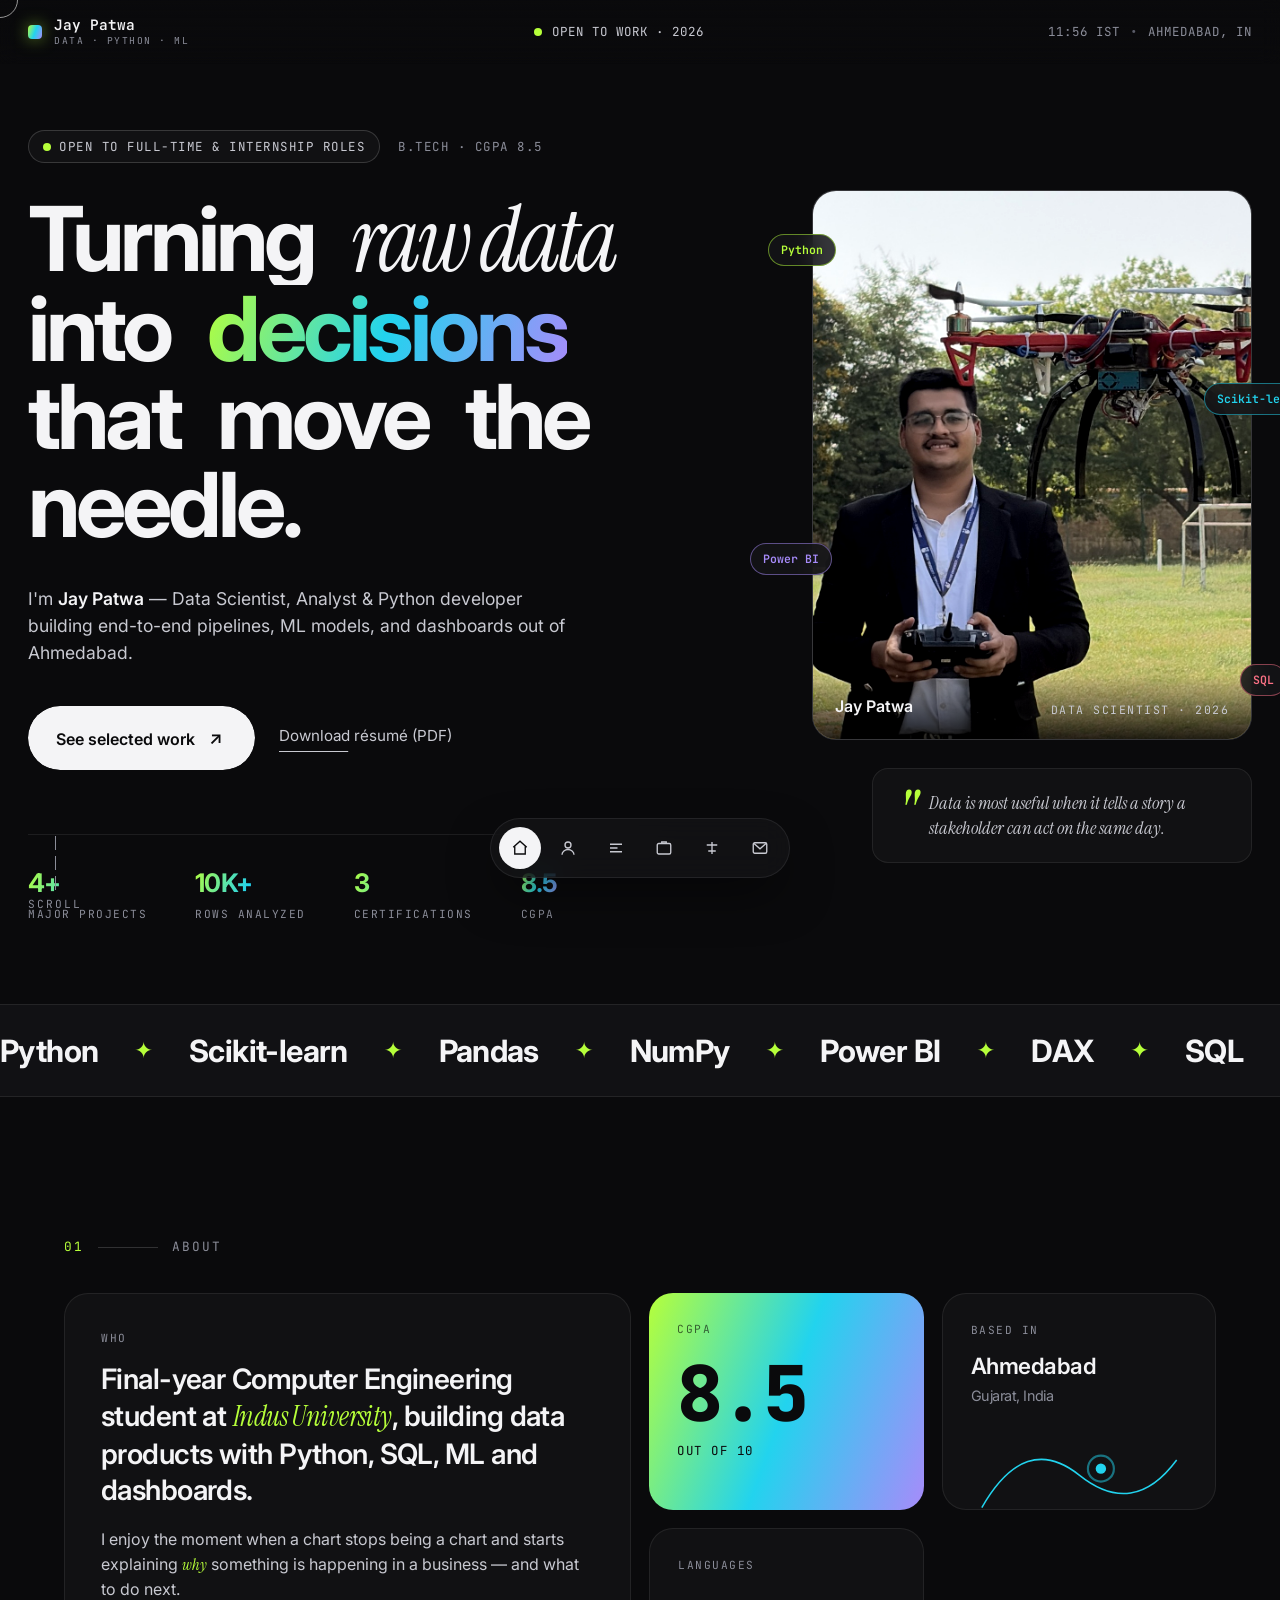
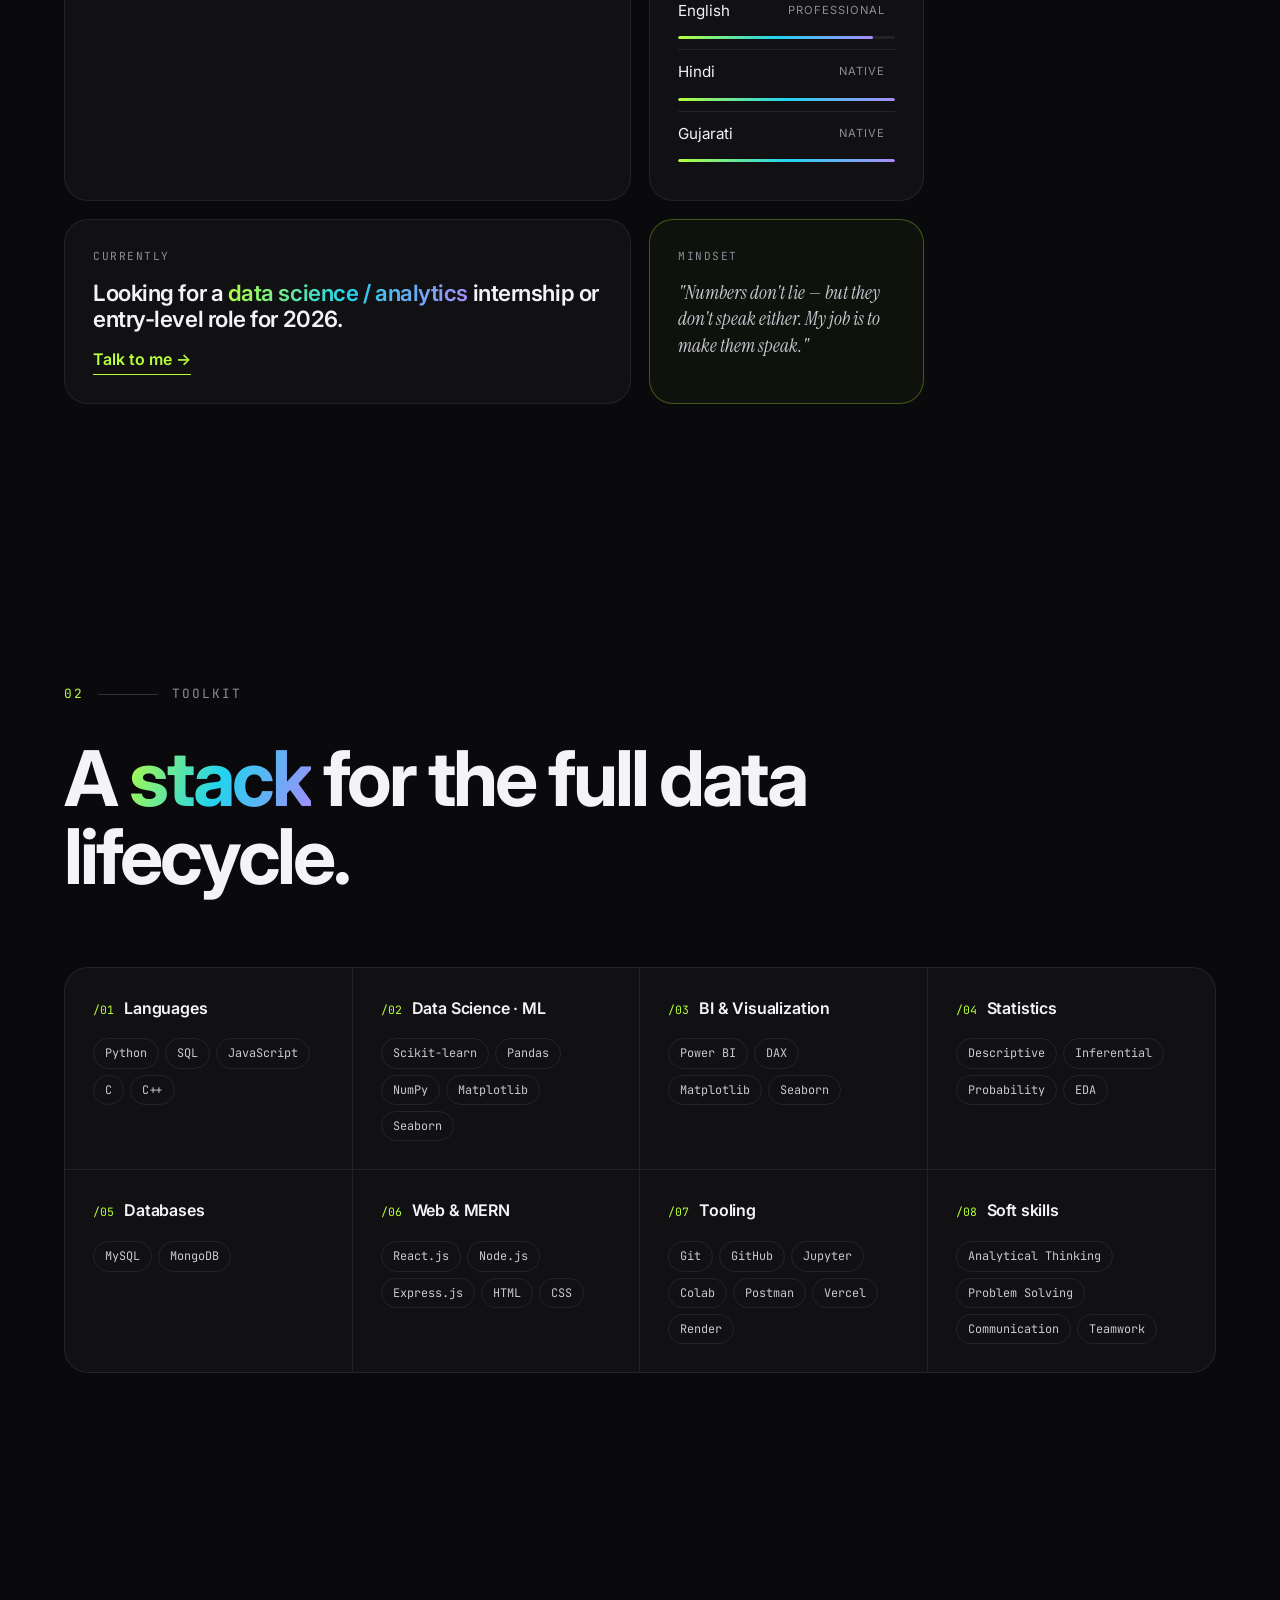
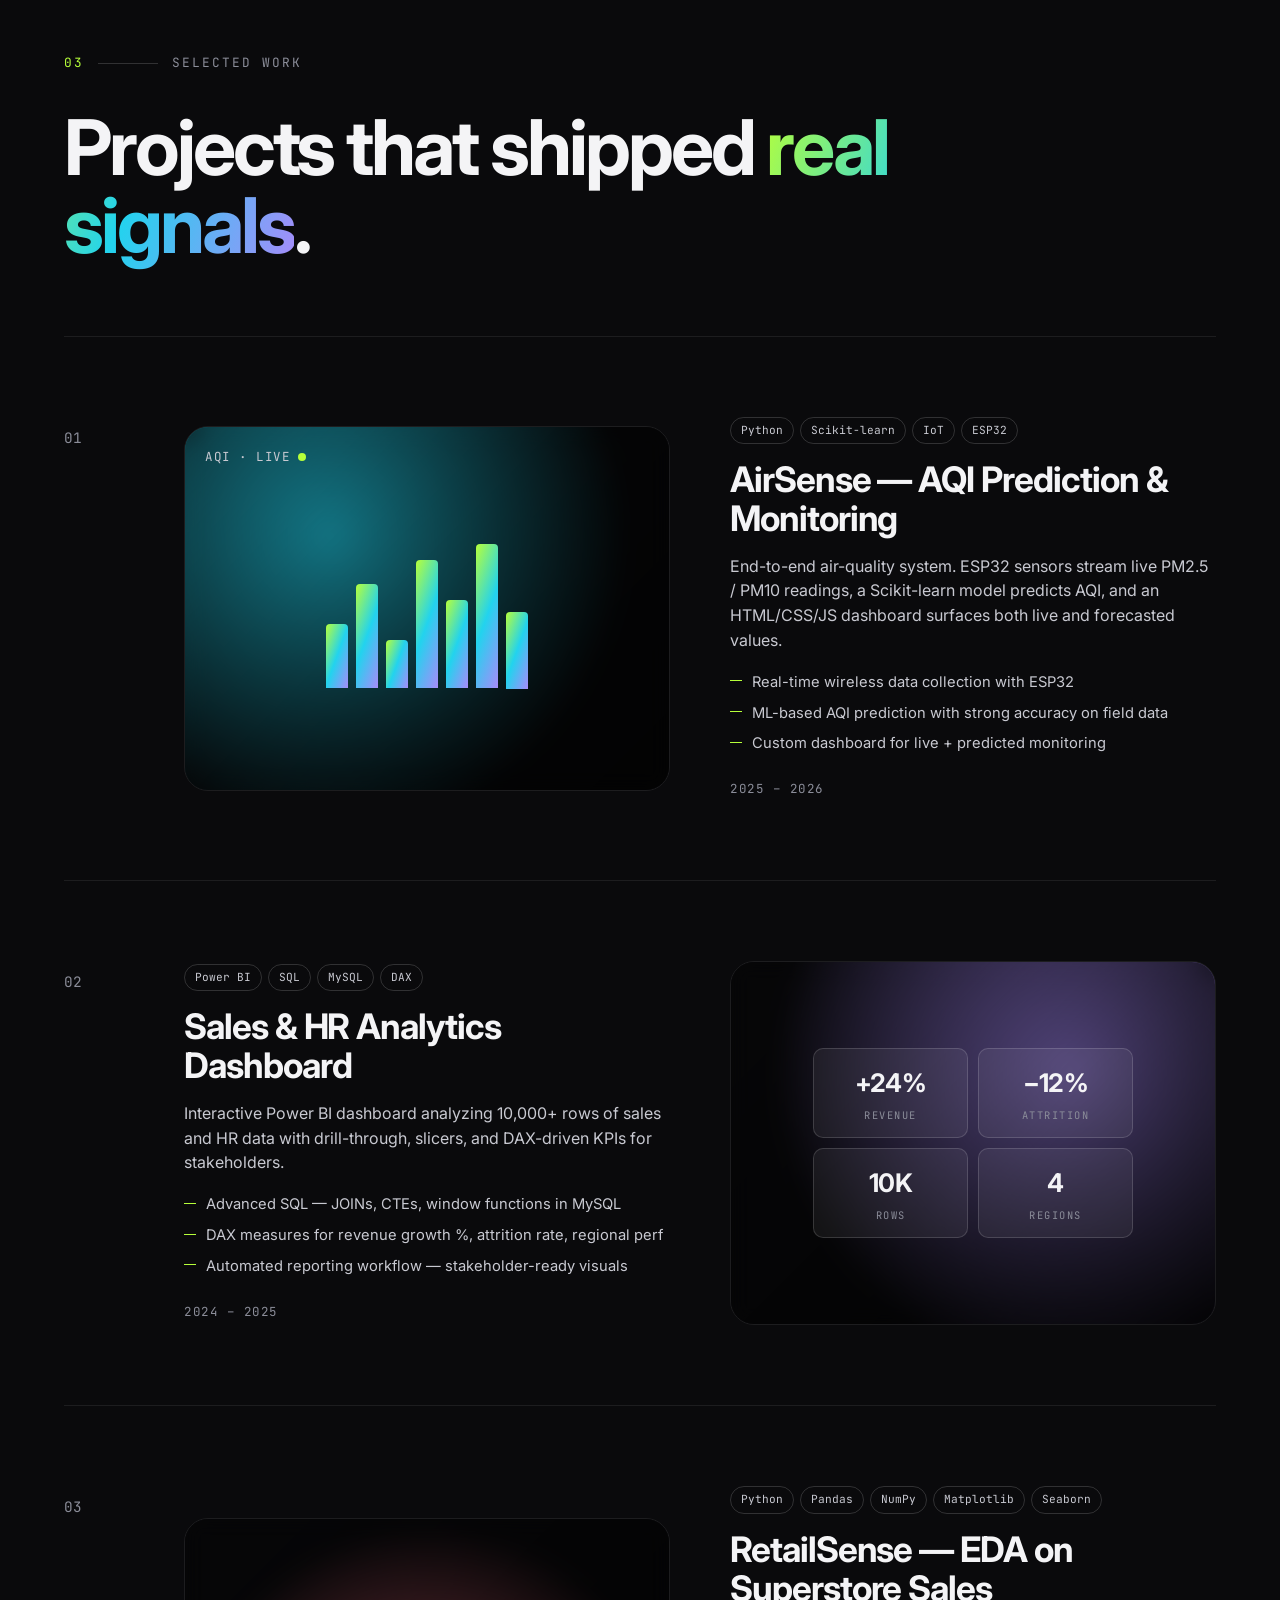
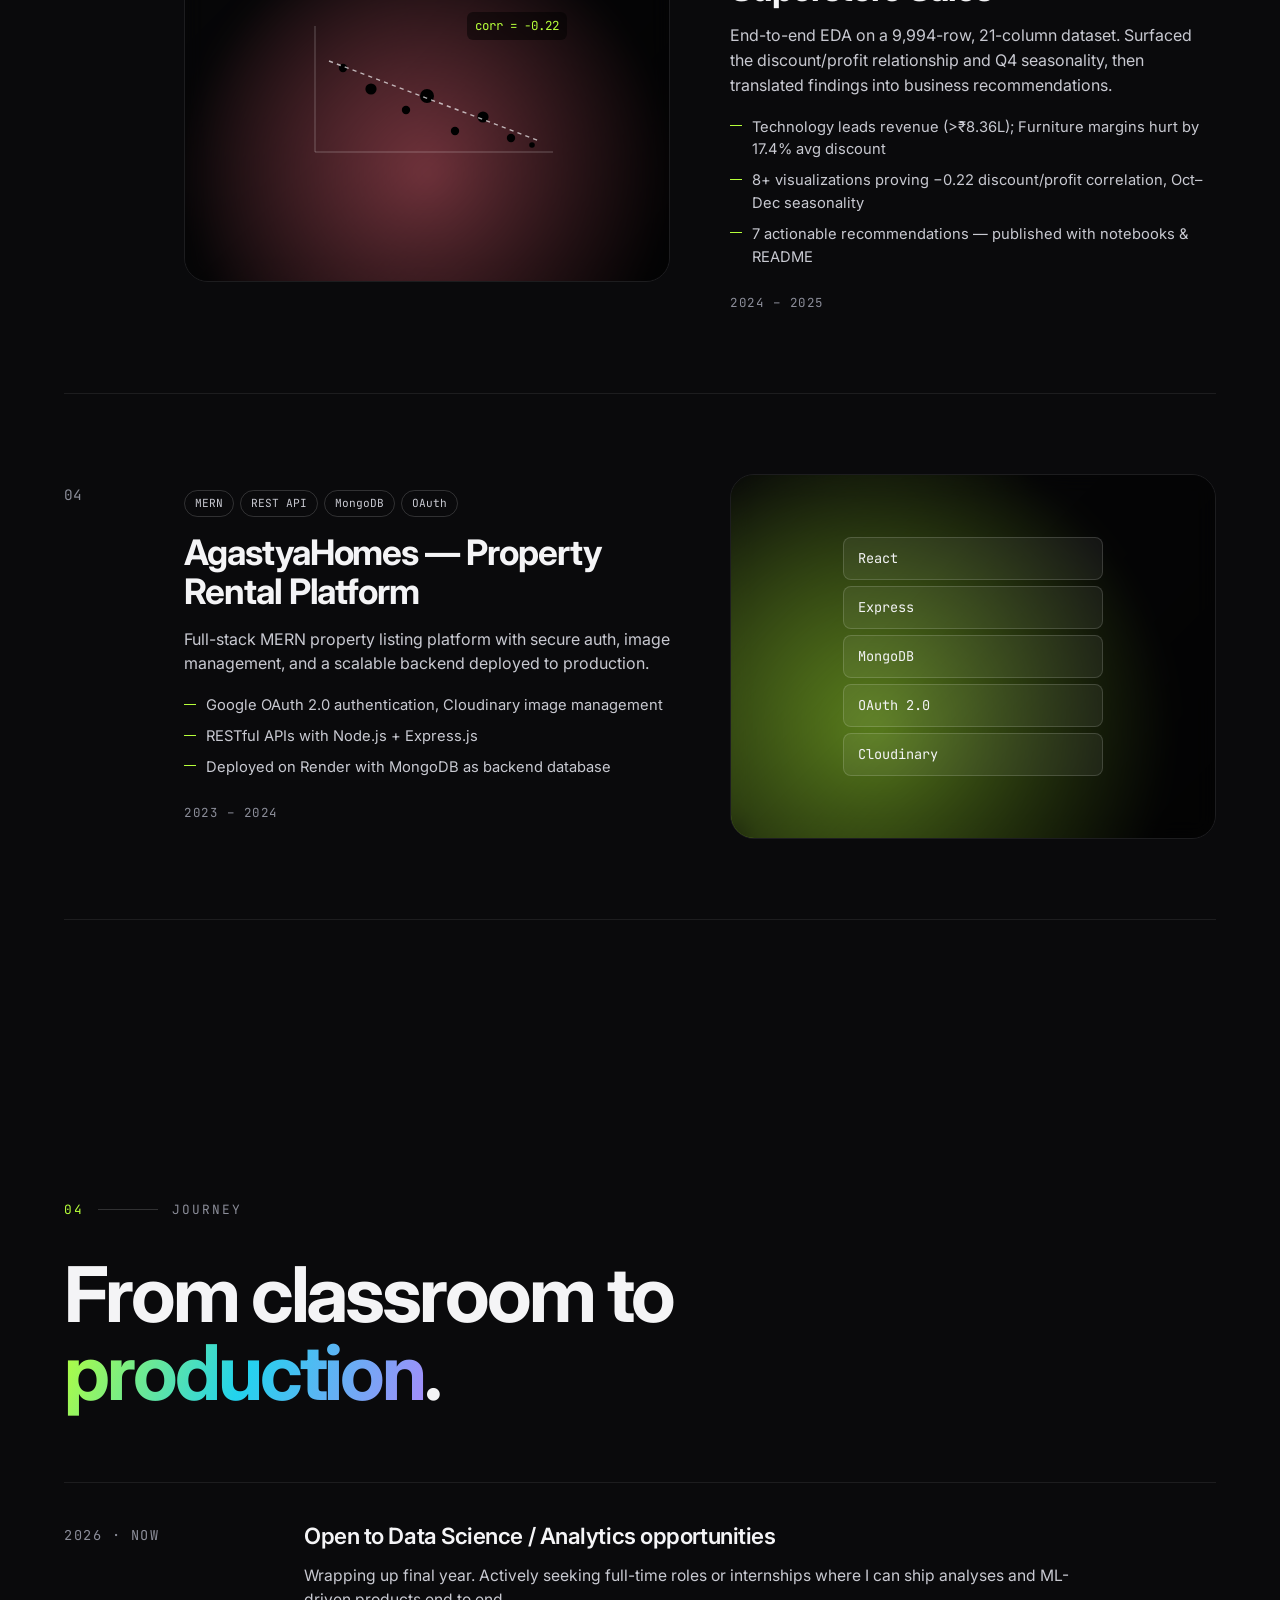
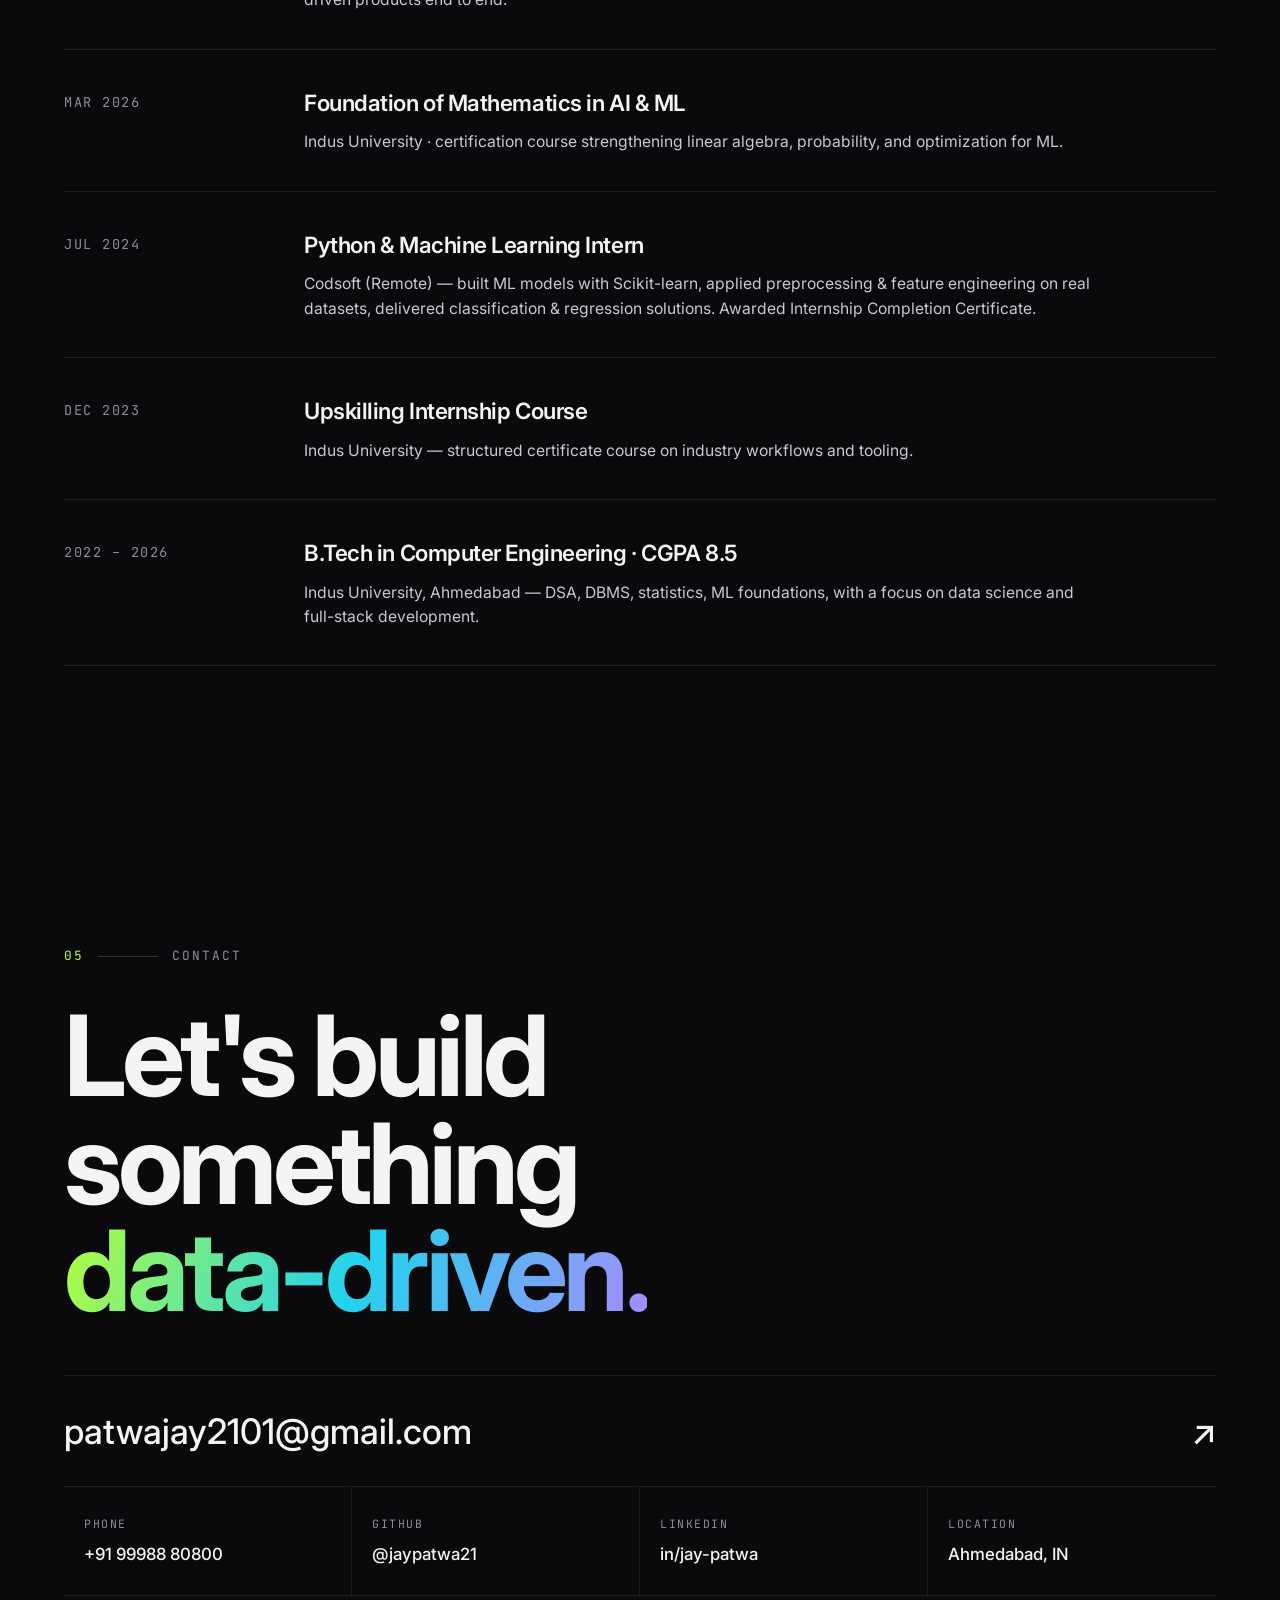
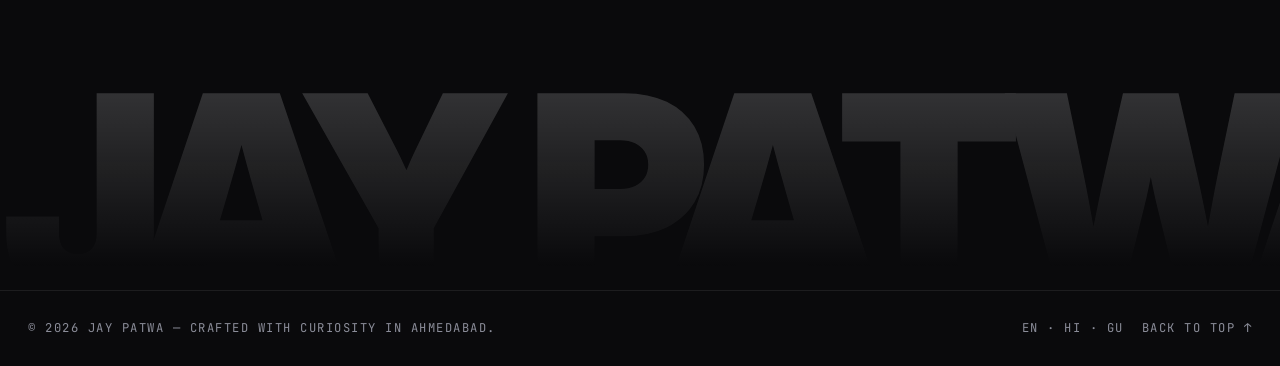
==== index.html @ a9189dd3 "Initial commit — Jay Patwa portfolio Editorial dark portfolio (vanilla HTML/CSS/JS): custom cursor, " ====
<!DOCTYPE html>
<html lang="en">
<head>
<meta charset="UTF-8" />
<meta name="viewport" content="width=device-width, initial-scale=1.0" />
<title>Jay Patwa — Data Scientist & Python Developer</title>
<meta name="description" content="Portfolio of Jay Patwa — Data Scientist, Data Analyst & Python Developer based in Ahmedabad, India." />
<link rel="preconnect" href="https://fonts.googleapis.com" />
<link rel="preconnect" href="https://fonts.gstatic.com" crossorigin />
<link href="https://fonts.googleapis.com/css2?family=Instrument+Serif:ital@0;1&family=Inter:wght@300;400;500;600;700;800;900&family=JetBrains+Mono:wght@400;500&display=swap" rel="stylesheet" />
<link rel="stylesheet" href="styles.css" />
</head>
<body>

<!-- Page preloader -->
<div class="preloader" id="preloader">
  <div class="preloader-inner">
    <div class="preloader-text">
      <span>J</span><span>A</span><span>Y</span>
      <span class="dot">.</span>
      <span>P</span><span>A</span><span>T</span><span>W</span><span>A</span>
    </div>
    <div class="preloader-bar"><div class="preloader-fill" id="preloaderFill"></div></div>
    <div class="preloader-meta">
      <span>Loading portfolio</span>
      <span id="preloaderPct">0%</span>
    </div>
  </div>
</div>

<!-- Custom cursor -->
<div class="cursor-dot" id="cursorDot"></div>
<div class="cursor-ring" id="cursorRing"><span id="cursorLabel"></span></div>

<!-- Scroll progress -->
<div class="scroll-progress" id="scrollProgress"></div>

<!-- Animated mesh background -->
<div class="mesh-bg">
  <div class="blob b1"></div>
  <div class="blob b2"></div>
  <div class="blob b3"></div>
  <div class="noise"></div>
  <div class="grain"></div>
</div>

<!-- Floating dock nav -->
<nav class="dock" id="dock">
  <a href="#home" data-tip="Home" class="dock-item active">
    <svg viewBox="0 0 24 24" fill="none" stroke="currentColor" stroke-width="1.8"><path d="M3 11l9-8 9 8M5 10v10h14V10"/></svg>
  </a>
  <a href="#about" data-tip="About" class="dock-item">
    <svg viewBox="0 0 24 24" fill="none" stroke="currentColor" stroke-width="1.8"><circle cx="12" cy="8" r="4"/><path d="M4 21c0-4 4-7 8-7s8 3 8 7"/></svg>
  </a>
  <a href="#skills" data-tip="Skills" class="dock-item">
    <svg viewBox="0 0 24 24" fill="none" stroke="currentColor" stroke-width="1.8"><path d="M4 7h16M4 12h10M4 17h16"/></svg>
  </a>
  <a href="#work" data-tip="Work" class="dock-item">
    <svg viewBox="0 0 24 24" fill="none" stroke="currentColor" stroke-width="1.8"><rect x="3" y="6" width="18" height="14" rx="2"/><path d="M9 6V4h6v2"/></svg>
  </a>
  <a href="#timeline" data-tip="Journey" class="dock-item">
    <svg viewBox="0 0 24 24" fill="none" stroke="currentColor" stroke-width="1.8"><path d="M12 4v16M5 8h14M7 16h10"/></svg>
  </a>
  <a href="#contact" data-tip="Contact" class="dock-item">
    <svg viewBox="0 0 24 24" fill="none" stroke="currentColor" stroke-width="1.8"><path d="M4 6l8 7 8-7"/><rect x="3" y="5" width="18" height="14" rx="2"/></svg>
  </a>
</nav>

<!-- Top status bar -->
<header class="topbar">
  <a href="#home" class="brand" data-cursor="link">
    <span class="brand-mark"></span>
    <span class="brand-text">Jay Patwa<small>Data · Python · ML</small></span>
  </a>
  <div class="status">
    <span class="status-dot"></span>
    <span class="status-text">Open to Work · 2026</span>
  </div>
  <div class="topbar-meta">
    <span id="clock">--:--</span>
    <span class="dotsep">•</span>
    <span>Ahmedabad, IN</span>
  </div>
</header>

<!-- ========================= HERO ========================= -->
<section id="home" class="hero">
  <div class="hero-grid">
    <div class="hero-left">
      <div class="hero-meta">
        <span class="meta-pill">
          <span class="pulse"></span>
          Open to Full-Time & Internship Roles
        </span>
        <span class="meta-line">B.Tech · CGPA 8.5</span>
      </div>

      <h1 class="hero-headline">
        <span class="line"><span class="word">Turning</span> <span class="word"><i>raw data</i></span></span>
        <span class="line"><span class="word">into</span> <span class="word grad">decisions</span></span>
        <span class="line"><span class="word">that</span> <span class="word">move</span> <span class="word">the</span> <span class="word">needle.</span></span>
      </h1>

      <p class="hero-sub">
        I'm <strong>Jay Patwa</strong> — Data Scientist, Analyst & Python developer
        building end-to-end pipelines, ML models, and dashboards out of Ahmedabad.
      </p>

      <div class="hero-actions">
        <a href="#work" class="btn-magnetic" data-cursor="view">
          <span class="btn-bg"></span>
          <span class="btn-label">
            <span class="btn-text">See selected work</span>
            <span class="btn-text">See selected work</span>
          </span>
          <span class="btn-arrow">↗</span>
        </a>
        <a href="Jay_CV.pdf" target="_blank" class="link-underline" data-cursor="open">
          Download résumé (PDF)
        </a>
      </div>

      <div class="hero-stats">
        <div><b>4+</b><span>Major Projects</span></div>
        <div><b>10K+</b><span>Rows Analyzed</span></div>
        <div><b>3</b><span>Certifications</span></div>
        <div><b>8.5</b><span>CGPA</span></div>
      </div>
    </div>

    <div class="hero-right">
      <div class="portrait" data-cursor="hi">
        <div class="portrait-frame">
          <img src="profile.jpg" alt="Jay Patwa" />
          <div class="portrait-overlay">
            <span class="ov-name">Jay Patwa</span>
            <span class="ov-role">Data Scientist · 2026</span>
          </div>
        </div>
        <div class="portrait-badges">
          <span class="badge b-py">Python</span>
          <span class="badge b-ml">Scikit-learn</span>
          <span class="badge b-bi">Power BI</span>
          <span class="badge b-sql">SQL</span>
        </div>
      </div>

      <div class="quote-card">
        <span class="qmark">"</span>
        <p>Data is most useful when it tells a story a stakeholder can act on the same day.</p>
      </div>
    </div>
  </div>

  <div class="hero-foot">
    <div class="hero-arrow">
      <span></span><span></span><span></span>
      <p>Scroll</p>
    </div>
  </div>
</section>

<!-- ========================= MARQUEE STRIP ========================= -->
<div class="marquee" aria-hidden="true">
  <div class="marquee-track">
    <span>Python</span><i>✦</i>
    <span>Scikit-learn</span><i>✦</i>
    <span>Pandas</span><i>✦</i>
    <span>NumPy</span><i>✦</i>
    <span>Power BI</span><i>✦</i>
    <span>DAX</span><i>✦</i>
    <span>SQL</span><i>✦</i>
    <span>MongoDB</span><i>✦</i>
    <span>MERN</span><i>✦</i>
    <span>ESP32 · IoT</span><i>✦</i>
    <span>EDA</span><i>✦</i>
    <span>Statistics</span><i>✦</i>

    <span>Python</span><i>✦</i>
    <span>Scikit-learn</span><i>✦</i>
    <span>Pandas</span><i>✦</i>
    <span>NumPy</span><i>✦</i>
    <span>Power BI</span><i>✦</i>
    <span>DAX</span><i>✦</i>
    <span>SQL</span><i>✦</i>
    <span>MongoDB</span><i>✦</i>
    <span>MERN</span><i>✦</i>
    <span>ESP32 · IoT</span><i>✦</i>
    <span>EDA</span><i>✦</i>
    <span>Statistics</span><i>✦</i>
  </div>
</div>

<!-- ========================= ABOUT BENTO ========================= -->
<section id="about" class="section">
  <div class="container">
    <div class="kicker reveal">
      <span class="kicker-num">01</span>
      <span class="kicker-line"></span>
      <span class="kicker-text">About</span>
    </div>

    <div class="bento">
      <div class="bento-card big reveal">
        <div class="bc-label">Who</div>
        <h3>Final-year Computer Engineering student at <em>Indus University</em>, building data products with Python, SQL, ML and dashboards.</h3>
        <p>I enjoy the moment when a chart stops being a chart and starts explaining <em>why</em> something is happening in a business — and what to do next.</p>
      </div>

      <div class="bento-card grad-card reveal">
        <div class="bc-label">CGPA</div>
        <div class="big-num counter" data-target="8.5">0</div>
        <span>out of 10</span>
      </div>

      <div class="bento-card reveal">
        <div class="bc-label">Based in</div>
        <h4>Ahmedabad<br/><span class="muted">Gujarat, India</span></h4>
        <div class="mini-map">
          <svg viewBox="0 0 100 60" preserveAspectRatio="none">
            <path d="M5 40 Q 25 5, 50 25 T 95 18" fill="none" stroke="currentColor" stroke-width=".7"/>
            <circle cx="60" cy="22" r="2.4" fill="currentColor"/>
            <circle cx="60" cy="22" r="6" fill="none" stroke="currentColor" opacity=".5"/>
          </svg>
        </div>
      </div>

      <div class="bento-card reveal">
        <div class="bc-label">Languages</div>
        <ul class="lang-list">
          <li>English <small>Professional</small><div class="lvl"><i style="--w:90%"></i></div></li>
          <li>Hindi <small>Native</small><div class="lvl"><i style="--w:100%"></i></div></li>
          <li>Gujarati <small>Native</small><div class="lvl"><i style="--w:100%"></i></div></li>
        </ul>
      </div>

      <div class="bento-card wide reveal">
        <div class="bc-label">Currently</div>
        <h4>Looking for a <span class="grad-text">data science / analytics</span> internship or entry-level role for 2026.</h4>
        <a href="#contact" class="bc-cta" data-cursor="link">Talk to me →</a>
      </div>

      <div class="bento-card reveal accent-card">
        <div class="bc-label">Mindset</div>
        <p class="quote">"Numbers don't lie — but they don't speak either. My job is to make them speak."</p>
      </div>
    </div>
  </div>
</section>

<!-- ========================= SKILLS ========================= -->
<section id="skills" class="section">
  <div class="container">
    <div class="kicker reveal">
      <span class="kicker-num">02</span>
      <span class="kicker-line"></span>
      <span class="kicker-text">Toolkit</span>
    </div>

    <h2 class="section-title reveal">A <span class="grad-text">stack</span> for the full data lifecycle.</h2>

    <div class="skills-board">
      <div class="skill-block reveal">
        <div class="sb-head">
          <span class="sb-num">/01</span>
          <h3>Languages</h3>
        </div>
        <div class="sb-tags">
          <span data-cursor="copy">Python</span>
          <span data-cursor="copy">SQL</span>
          <span data-cursor="copy">JavaScript</span>
          <span data-cursor="copy">C</span>
          <span data-cursor="copy">C++</span>
        </div>
      </div>

      <div class="skill-block reveal">
        <div class="sb-head">
          <span class="sb-num">/02</span>
          <h3>Data Science · ML</h3>
        </div>
        <div class="sb-tags">
          <span data-cursor="copy">Scikit-learn</span>
          <span data-cursor="copy">Pandas</span>
          <span data-cursor="copy">NumPy</span>
          <span data-cursor="copy">Matplotlib</span>
          <span data-cursor="copy">Seaborn</span>
        </div>
      </div>

      <div class="skill-block reveal">
        <div class="sb-head">
          <span class="sb-num">/03</span>
          <h3>BI & Visualization</h3>
        </div>
        <div class="sb-tags">
          <span data-cursor="copy">Power BI</span>
          <span data-cursor="copy">DAX</span>
          <span data-cursor="copy">Matplotlib</span>
          <span data-cursor="copy">Seaborn</span>
        </div>
      </div>

      <div class="skill-block reveal">
        <div class="sb-head">
          <span class="sb-num">/04</span>
          <h3>Statistics</h3>
        </div>
        <div class="sb-tags">
          <span data-cursor="copy">Descriptive</span>
          <span data-cursor="copy">Inferential</span>
          <span data-cursor="copy">Probability</span>
          <span data-cursor="copy">EDA</span>
        </div>
      </div>

      <div class="skill-block reveal">
        <div class="sb-head">
          <span class="sb-num">/05</span>
          <h3>Databases</h3>
        </div>
        <div class="sb-tags">
          <span data-cursor="copy">MySQL</span>
          <span data-cursor="copy">MongoDB</span>
        </div>
      </div>

      <div class="skill-block reveal">
        <div class="sb-head">
          <span class="sb-num">/06</span>
          <h3>Web & MERN</h3>
        </div>
        <div class="sb-tags">
          <span data-cursor="copy">React.js</span>
          <span data-cursor="copy">Node.js</span>
          <span data-cursor="copy">Express.js</span>
          <span data-cursor="copy">HTML</span>
          <span data-cursor="copy">CSS</span>
        </div>
      </div>

      <div class="skill-block reveal">
        <div class="sb-head">
          <span class="sb-num">/07</span>
          <h3>Tooling</h3>
        </div>
        <div class="sb-tags">
          <span data-cursor="copy">Git</span>
          <span data-cursor="copy">GitHub</span>
          <span data-cursor="copy">Jupyter</span>
          <span data-cursor="copy">Colab</span>
          <span data-cursor="copy">Postman</span>
          <span data-cursor="copy">Vercel</span>
          <span data-cursor="copy">Render</span>
        </div>
      </div>

      <div class="skill-block reveal">
        <div class="sb-head">
          <span class="sb-num">/08</span>
          <h3>Soft skills</h3>
        </div>
        <div class="sb-tags">
          <span>Analytical Thinking</span>
          <span>Problem Solving</span>
          <span>Communication</span>
          <span>Teamwork</span>
        </div>
      </div>
    </div>
  </div>
</section>

<!-- ========================= WORK ========================= -->
<section id="work" class="section work-section">
  <div class="container">
    <div class="kicker reveal">
      <span class="kicker-num">03</span>
      <span class="kicker-line"></span>
      <span class="kicker-text">Selected Work</span>
    </div>

    <h2 class="section-title reveal">Projects that shipped <span class="grad-text">real signals</span>.</h2>

    <!-- Project 01 -->
    <article class="work-row reveal">
      <div class="work-num">01</div>
      <div class="work-art" data-cursor="case">
        <div class="art-bg art-1"></div>
        <div class="art-fg">
          <div class="chart-mock">
            <div class="bar" style="--h:40%"></div>
            <div class="bar" style="--h:65%"></div>
            <div class="bar" style="--h:30%"></div>
            <div class="bar" style="--h:80%"></div>
            <div class="bar" style="--h:55%"></div>
            <div class="bar" style="--h:90%"></div>
            <div class="bar" style="--h:48%"></div>
          </div>
          <div class="art-meta">
            <span>AQI · Live</span>
            <span class="art-pulse"></span>
          </div>
        </div>
      </div>
      <div class="work-info">
        <div class="work-tags">
          <span>Python</span><span>Scikit-learn</span><span>IoT</span><span>ESP32</span>
        </div>
        <h3>AirSense — AQI Prediction & Monitoring</h3>
        <p>End-to-end air-quality system. ESP32 sensors stream live PM2.5 / PM10 readings, a Scikit-learn model predicts AQI, and an HTML/CSS/JS dashboard surfaces both live and forecasted values.</p>
        <ul class="work-bullets">
          <li>Real-time wireless data collection with ESP32</li>
          <li>ML-based AQI prediction with strong accuracy on field data</li>
          <li>Custom dashboard for live + predicted monitoring</li>
        </ul>
        <span class="work-year">2025 – 2026</span>
      </div>
    </article>

    <!-- Project 02 -->
    <article class="work-row reverse reveal">
      <div class="work-num">02</div>
      <div class="work-art" data-cursor="case">
        <div class="art-bg art-2"></div>
        <div class="art-fg">
          <div class="kpi-mock">
            <div class="kpi"><b>+24%</b><span>Revenue</span></div>
            <div class="kpi"><b>−12%</b><span>Attrition</span></div>
            <div class="kpi"><b>10K</b><span>Rows</span></div>
            <div class="kpi"><b>4</b><span>Regions</span></div>
          </div>
        </div>
      </div>
      <div class="work-info">
        <div class="work-tags">
          <span>Power BI</span><span>SQL</span><span>MySQL</span><span>DAX</span>
        </div>
        <h3>Sales & HR Analytics Dashboard</h3>
        <p>Interactive Power BI dashboard analyzing 10,000+ rows of sales and HR data with drill-through, slicers, and DAX-driven KPIs for stakeholders.</p>
        <ul class="work-bullets">
          <li>Advanced SQL — JOINs, CTEs, window functions in MySQL</li>
          <li>DAX measures for revenue growth %, attrition rate, regional perf</li>
          <li>Automated reporting workflow — stakeholder-ready visuals</li>
        </ul>
        <span class="work-year">2024 – 2025</span>
      </div>
    </article>

    <!-- Project 03 -->
    <article class="work-row reveal">
      <div class="work-num">03</div>
      <div class="work-art" data-cursor="case">
        <div class="art-bg art-3"></div>
        <div class="art-fg">
          <div class="scatter-mock">
            <svg viewBox="0 0 200 120">
              <line x1="20" y1="100" x2="190" y2="100" stroke="currentColor" stroke-width=".5" opacity=".4"/>
              <line x1="20" y1="100" x2="20"  y2="10"  stroke="currentColor" stroke-width=".5" opacity=".4"/>
              <circle cx="40" cy="40"  r="3"/><circle cx="60" cy="55" r="4"/>
              <circle cx="85" cy="70"  r="3"/><circle cx="100" cy="60" r="5"/>
              <circle cx="120" cy="85" r="3"/><circle cx="140" cy="75" r="4"/>
              <circle cx="160" cy="90" r="3"/><circle cx="175" cy="95" r="2"/>
              <path d="M30 35 L 180 92" stroke="currentColor" stroke-width="1" opacity=".7" stroke-dasharray="3 3"/>
            </svg>
            <span class="corr">corr = −0.22</span>
          </div>
        </div>
      </div>
      <div class="work-info">
        <div class="work-tags">
          <span>Python</span><span>Pandas</span><span>NumPy</span><span>Matplotlib</span><span>Seaborn</span>
        </div>
        <h3>RetailSense — EDA on Superstore Sales</h3>
        <p>End-to-end EDA on a 9,994-row, 21-column dataset. Surfaced the discount/profit relationship and Q4 seasonality, then translated findings into business recommendations.</p>
        <ul class="work-bullets">
          <li>Technology leads revenue (>₹8.36L); Furniture margins hurt by 17.4% avg discount</li>
          <li>8+ visualizations proving −0.22 discount/profit correlation, Oct–Dec seasonality</li>
          <li>7 actionable recommendations — published with notebooks & README</li>
        </ul>
        <span class="work-year">2024 – 2025</span>
      </div>
    </article>

    <!-- Project 04 -->
    <article class="work-row reverse reveal">
      <div class="work-num">04</div>
      <div class="work-art" data-cursor="case">
        <div class="art-bg art-4"></div>
        <div class="art-fg">
          <div class="stack-mock">
            <div class="stack-row">React</div>
            <div class="stack-row">Express</div>
            <div class="stack-row">MongoDB</div>
            <div class="stack-row">OAuth 2.0</div>
            <div class="stack-row">Cloudinary</div>
          </div>
        </div>
      </div>
      <div class="work-info">
        <div class="work-tags">
          <span>MERN</span><span>REST API</span><span>MongoDB</span><span>OAuth</span>
        </div>
        <h3>AgastyaHomes — Property Rental Platform</h3>
        <p>Full-stack MERN property listing platform with secure auth, image management, and a scalable backend deployed to production.</p>
        <ul class="work-bullets">
          <li>Google OAuth 2.0 authentication, Cloudinary image management</li>
          <li>RESTful APIs with Node.js + Express.js</li>
          <li>Deployed on Render with MongoDB as backend database</li>
        </ul>
        <span class="work-year">2023 – 2024</span>
      </div>
    </article>
  </div>
</section>

<!-- ========================= TIMELINE ========================= -->
<section id="timeline" class="section">
  <div class="container">
    <div class="kicker reveal">
      <span class="kicker-num">04</span>
      <span class="kicker-line"></span>
      <span class="kicker-text">Journey</span>
    </div>

    <h2 class="section-title reveal">From classroom to <span class="grad-text">production</span>.</h2>

    <ol class="timeline">
      <li class="t-row reveal">
        <span class="t-when">2026 ·  Now</span>
        <div class="t-body">
          <h3>Open to Data Science / Analytics opportunities</h3>
          <p>Wrapping up final year. Actively seeking full-time roles or internships where I can ship analyses and ML-driven products end to end.</p>
        </div>
      </li>
      <li class="t-row reveal">
        <span class="t-when">Mar 2026</span>
        <div class="t-body">
          <h3>Foundation of Mathematics in AI & ML</h3>
          <p>Indus University · certification course strengthening linear algebra, probability, and optimization for ML.</p>
        </div>
      </li>
      <li class="t-row reveal">
        <span class="t-when">Jul 2024</span>
        <div class="t-body">
          <h3>Python & Machine Learning Intern</h3>
          <p>Codsoft (Remote) — built ML models with Scikit-learn, applied preprocessing & feature engineering on real datasets, delivered classification & regression solutions. Awarded Internship Completion Certificate.</p>
        </div>
      </li>
      <li class="t-row reveal">
        <span class="t-when">Dec 2023</span>
        <div class="t-body">
          <h3>Upskilling Internship Course</h3>
          <p>Indus University — structured certificate course on industry workflows and tooling.</p>
        </div>
      </li>
      <li class="t-row reveal">
        <span class="t-when">2022 – 2026</span>
        <div class="t-body">
          <h3>B.Tech in Computer Engineering · CGPA 8.5</h3>
          <p>Indus University, Ahmedabad — DSA, DBMS, statistics, ML foundations, with a focus on data science and full-stack development.</p>
        </div>
      </li>
    </ol>
  </div>
</section>

<!-- ========================= CONTACT ========================= -->
<section id="contact" class="section contact-section">
  <div class="container">
    <div class="kicker reveal">
      <span class="kicker-num">05</span>
      <span class="kicker-line"></span>
      <span class="kicker-text">Contact</span>
    </div>

    <h2 class="contact-headline reveal">
      Let's build<br/>
      something<br/>
      <span class="grad-text">data-driven.</span>
    </h2>

    <a href="mailto:patwajay2101@gmail.com" class="contact-mailto reveal" data-cursor="email">
      patwajay2101@gmail.com
      <span class="ml-arrow">↗</span>
    </a>

    <div class="contact-grid">
      <a href="tel:+919998880800" class="c-card reveal" data-cursor="link">
        <span class="c-label">Phone</span>
        <span class="c-val">+91 99988 80800</span>
      </a>
      <a href="https://github.com/jaypatwa21" target="_blank" rel="noopener" class="c-card reveal" data-cursor="link">
        <span class="c-label">GitHub</span>
        <span class="c-val">@jaypatwa21</span>
      </a>
      <a href="https://www.linkedin.com/in/jay-patwa-b625031b2/" target="_blank" rel="noopener" class="c-card reveal" data-cursor="link">
        <span class="c-label">LinkedIn</span>
        <span class="c-val">in/jay-patwa</span>
      </a>
      <div class="c-card reveal">
        <span class="c-label">Location</span>
        <span class="c-val">Ahmedabad, IN</span>
      </div>
    </div>
  </div>

  <div class="big-name" aria-hidden="true">JAY&nbsp;PATWA</div>

  <footer class="footer">
    <div>© <span id="yr"></span> Jay Patwa — Crafted with curiosity in Ahmedabad.</div>
    <div class="footer-right">
      <span>EN · HI · GU</span>
      <a href="#home" data-cursor="up">Back to top ↑</a>
    </div>
  </footer>
</section>

<script src="script.js"></script>
</body>
</html>
---- styles.css ----
/* ==========================================================
   Jay Patwa — Premium Portfolio (test build)
   Editorial dark theme · cursor · marquee · bento · timeline
========================================================== */

:root{
  --bg:        #0a0a0c;
  --bg-soft:   #111114;
  --ink:       #f4f4f6;
  --ink-2:     #c8c9d1;
  --ink-3:     #8b8d99;
  --ink-4:     #5a5c68;
  --line:      rgba(255,255,255,.08);
  --line-2:    rgba(255,255,255,.16);
  --surface:   rgba(255,255,255,.03);
  --surface-2: rgba(255,255,255,.06);

  --acc:       #b6ff3a;     /* electric lime */
  --acc-2:     #a78bfa;     /* violet */
  --acc-3:     #fb7185;     /* coral */
  --acc-cyan:  #22d3ee;

  --grad:      linear-gradient(110deg, #b6ff3a 0%, #22d3ee 50%, #a78bfa 100%);
  --grad-soft: linear-gradient(135deg, rgba(182,255,58,.10), rgba(167,139,250,.10));

  --r-lg: 24px;
  --r-md: 16px;
  --r-sm: 10px;

  --ease: cubic-bezier(.22,.61,.36,1);
  --ease-out: cubic-bezier(.16,1,.3,1);
}

*{ margin:0; padding:0; box-sizing:border-box; }
html, body{ background:var(--bg); color:var(--ink); }
html{ scroll-behavior:smooth; }
body{
  font-family:'Inter', system-ui, -apple-system, Segoe UI, sans-serif;
  font-weight:400;
  line-height:1.55;
  overflow-x:hidden;
  cursor:none;
  -webkit-font-smoothing:antialiased;
  text-rendering:optimizeLegibility;
}
img{ max-width:100%; display:block; }
a{ color:inherit; text-decoration:none; }
ul,ol{ list-style:none; }
em{ font-family:'Instrument Serif', serif; font-style:italic; font-weight:400; }
i{ font-style:normal; }
button{ font:inherit; }

/* ==========================================================
   Preloader
========================================================== */
.preloader{
  position:fixed; inset:0; z-index:9999;
  background:var(--bg);
  display:grid; place-items:center;
  transition: opacity .8s var(--ease), transform .8s var(--ease);
}
.preloader.done{
  opacity:0;
  transform: translateY(-100%);
  pointer-events:none;
}
.preloader-inner{
  width: min(560px, 80vw);
  text-align:center;
}
.preloader-text{
  font-size: clamp(2.4rem, 6vw, 4rem);
  font-weight:800;
  letter-spacing:-.04em;
  margin-bottom: 28px;
  display:flex; justify-content:center; gap:.05em;
}
.preloader-text span{
  display:inline-block;
  opacity:0; transform:translateY(40px);
  animation: pl-up .6s var(--ease-out) forwards;
}
.preloader-text span.dot{ color: var(--acc); }
.preloader-text span:nth-child(1){ animation-delay:.05s; }
.preloader-text span:nth-child(2){ animation-delay:.10s; }
.preloader-text span:nth-child(3){ animation-delay:.15s; }
.preloader-text span:nth-child(4){ animation-delay:.20s; }
.preloader-text span:nth-child(5){ animation-delay:.25s; }
.preloader-text span:nth-child(6){ animation-delay:.30s; }
.preloader-text span:nth-child(7){ animation-delay:.35s; }
.preloader-text span:nth-child(8){ animation-delay:.40s; }
.preloader-text span:nth-child(9){ animation-delay:.45s; }
@keyframes pl-up{ to { opacity:1; transform:none; } }

.preloader-bar{
  height: 2px;
  background: var(--line);
  border-radius: 2px;
  overflow:hidden;
  margin-bottom: 12px;
}
.preloader-fill{
  height:100%;
  background: var(--grad);
  width:0%;
  transition: width .25s linear;
}
.preloader-meta{
  display:flex; justify-content:space-between;
  font-family:'JetBrains Mono', monospace;
  font-size:.78rem;
  color: var(--ink-3);
  letter-spacing:1px;
  text-transform:uppercase;
}

/* ==========================================================
   Custom cursor
========================================================== */
.cursor-dot, .cursor-ring{
  position:fixed; top:0; left:0;
  pointer-events:none;
  z-index:9000;
  will-change: transform;
  transform: translate3d(-100px,-100px,0);
}
.cursor-dot{
  width: 6px; height:6px;
  background: var(--ink);
  border-radius:50%;
  margin: -3px 0 0 -3px;
  transition: width .25s var(--ease), height .25s var(--ease), background .25s ease;
  mix-blend-mode: difference;
}
.cursor-ring{
  width:36px; height:36px;
  border:1.5px solid rgba(255,255,255,.6);
  border-radius:50%;
  margin: -18px 0 0 -18px;
  display:grid; place-items:center;
  transition: width .35s var(--ease), height .35s var(--ease),
              background .3s ease, border-color .3s ease, color .3s ease;
  font-family:'JetBrains Mono', monospace;
  font-size:.7rem;
  font-weight:600;
  text-transform:uppercase;
  letter-spacing:1px;
  color: transparent;
  mix-blend-mode: difference;
}
.cursor-ring.is-hover{
  width:64px; height:64px;
  margin:-32px 0 0 -32px;
  background: var(--acc);
  border-color: var(--acc);
  color: #000;
}
.cursor-ring.is-hover #cursorLabel{ color: #000; }
.cursor-dot.is-hover{
  opacity:0;
}

/* Keep keyboard / touch users happy */
@media (hover:none){
  body{ cursor:auto; }
  .cursor-dot, .cursor-ring{ display:none; }
}

/* ==========================================================
   Scroll progress
========================================================== */
.scroll-progress{
  position:fixed; top:0; left:0;
  height:2px; width:0%;
  background: var(--grad);
  z-index: 8500;
  transition: width .1s linear;
}

/* ==========================================================
   Background mesh
========================================================== */
.mesh-bg{
  position:fixed; inset:0; z-index:-3;
  overflow:hidden;
  background: var(--bg);
}
.blob{
  position:absolute;
  border-radius:50%;
  filter: blur(120px);
  opacity:.45;
}
.b1{ width:560px; height:560px; background:#22d3ee; top:-160px; left:-120px; }
.b2{ width:520px; height:520px; background:#a78bfa; bottom:-200px; right:-120px; }
.b3{ width:420px; height:420px; background:#fb7185; top:40%;       left:50%; transform: translate(-50%,-50%); opacity:.25; }
.b1, .b2, .b3{ animation: float 18s ease-in-out infinite; }
.b2{ animation-duration: 22s; animation-delay: -6s; }
.b3{ animation-duration: 26s; animation-delay: -12s; }
@keyframes float{
  0%,100%{ transform: translate(0,0) scale(1); }
  50%   { transform: translate(40px, -30px) scale(1.05); }
}
.b3{
  /* override: keep centered translate */
  animation-name: float-c;
}
@keyframes float-c{
  0%,100%{ transform: translate(-50%,-50%) scale(1); }
  50%   { transform: translate(-46%, -56%) scale(1.08); }
}
.noise{
  position:absolute; inset:0;
  background-image:
    linear-gradient(rgba(255,255,255,.04) 1px, transparent 1px),
    linear-gradient(90deg, rgba(255,255,255,.04) 1px, transparent 1px);
  background-size: 88px 88px;
  mask-image: radial-gradient(ellipse at center, black 30%, transparent 80%);
  -webkit-mask-image: radial-gradient(ellipse at center, black 30%, transparent 80%);
  opacity:.6;
}
.grain{
  position:absolute; inset:0;
  background:
    radial-gradient(rgba(255,255,255,.04) 1px, transparent 1px) 0 0/3px 3px;
  opacity:.35;
  mix-blend-mode: overlay;
  pointer-events:none;
}

/* ==========================================================
   Top bar
========================================================== */
.topbar{
  position:fixed; top:0; left:0; right:0;
  z-index: 80;
  display:flex; align-items:center; justify-content:space-between;
  padding: 18px 28px;
  font-family:'JetBrains Mono', monospace;
  font-size:.78rem;
  color: var(--ink-3);
  letter-spacing:1px;
  text-transform:uppercase;
  backdrop-filter: blur(10px);
  -webkit-backdrop-filter: blur(10px);
  background: linear-gradient(to bottom, rgba(10,10,12,.7), rgba(10,10,12,0));
}
.brand{
  display:flex; align-items:center; gap:12px;
  text-transform:none; letter-spacing:0;
  font-size: .9rem;
  color: var(--ink);
}
.brand-mark{
  width:14px; height:14px; border-radius:4px;
  background: var(--grad);
  box-shadow: 0 0 16px rgba(182,255,58,.5);
}
.brand-text{ display:flex; flex-direction:column; line-height:1; font-weight:600; }
.brand-text small{
  font-family:'JetBrains Mono', monospace;
  font-size:.6rem; color: var(--ink-3);
  margin-top: 4px;
  text-transform:uppercase; letter-spacing:1.5px;
  font-weight:400;
}
.status{
  display:flex; align-items:center; gap:10px;
}
.status-dot{
  width:8px; height:8px; border-radius:50%;
  background: var(--acc);
  box-shadow: 0 0 0 0 rgba(182,255,58,.6);
  animation: pulse 1.8s ease-out infinite;
}
@keyframes pulse{
  0%  { box-shadow: 0 0 0 0 rgba(182,255,58,.6); }
  100%{ box-shadow: 0 0 0 12px rgba(182,255,58,0); }
}
.status-text{ color: var(--ink-2); }
.topbar-meta{ display:flex; gap:10px; align-items:center; }
.dotsep{ color: var(--ink-4); }

/* ==========================================================
   Floating dock
========================================================== */
.dock{
  position:fixed; left:50%;
  bottom: 22px;
  transform: translateX(-50%);
  display:flex; gap: 6px;
  padding: 8px;
  border-radius: 999px;
  background: rgba(20,20,24,.7);
  backdrop-filter: blur(14px);
  -webkit-backdrop-filter: blur(14px);
  border:1px solid var(--line);
  z-index: 90;
  box-shadow: 0 20px 50px -10px rgba(0,0,0,.6);
}
.dock-item{
  width:42px; height:42px;
  display:grid; place-items:center;
  border-radius:50%;
  color: var(--ink-2);
  position:relative;
  transition: all .25s var(--ease);
}
.dock-item svg{ width:18px; height:18px; }
.dock-item:hover{
  background: var(--surface-2);
  color: var(--ink);
  transform: translateY(-4px);
}
.dock-item.active{
  background: var(--ink);
  color: var(--bg);
}
.dock-item::after{
  content: attr(data-tip);
  position:absolute;
  top: -34px; left:50%; transform: translateX(-50%) translateY(6px);
  background: var(--ink);
  color: var(--bg);
  padding: 4px 10px;
  font-size: .7rem;
  letter-spacing:.5px;
  border-radius: 6px;
  font-family:'JetBrains Mono', monospace;
  text-transform:uppercase;
  font-weight:600;
  opacity:0;
  pointer-events:none;
  transition: all .25s var(--ease);
  white-space:nowrap;
}
.dock-item:hover::after{
  opacity:1; transform: translateX(-50%) translateY(0);
}

/* ==========================================================
   Layout
========================================================== */
.container{
  width: min(1240px, 90vw);
  margin: 0 auto;
}
.section{
  padding: 140px 0;
  position:relative;
}

.kicker{
  display:flex; align-items:center; gap:14px;
  margin-bottom: 36px;
  font-family:'JetBrains Mono', monospace;
  font-size:.8rem;
  color: var(--ink-3);
  text-transform:uppercase;
  letter-spacing:2px;
}
.kicker-num{ color: var(--acc); }
.kicker-line{ flex:0 0 60px; height:1px; background: var(--line-2); }

.section-title{
  font-size: clamp(2.4rem, 6vw, 5rem);
  font-weight:700;
  line-height:1.02;
  letter-spacing:-.04em;
  max-width: 18ch;
  margin-bottom: 70px;
}
.grad-text{
  background: var(--grad);
  -webkit-background-clip:text; background-clip:text;
  color: transparent;
}

/* Reveal animation */
.reveal{
  opacity:0;
  transform: translateY(50px);
  transition: opacity 1.1s var(--ease-out), transform 1.1s var(--ease-out);
}
.reveal.visible{ opacity:1; transform:none; }

/* ==========================================================
   HERO
========================================================== */
.hero{
  min-height: 100vh;
  padding: 130px 28px 80px;
  position:relative;
  display:flex; align-items:center;
}
.hero-grid{
  display:grid;
  grid-template-columns: 1.25fr 1fr;
  gap: 80px;
  width: min(1300px, 100%);
  margin: 0 auto;
  align-items:center;
}

.hero-meta{
  display:flex; align-items:center; gap:18px;
  margin-bottom: 32px;
  flex-wrap:wrap;
}
.meta-pill{
  display:inline-flex; align-items:center; gap:8px;
  padding: 6px 14px;
  border:1px solid var(--line-2);
  border-radius: 999px;
  font-family:'JetBrains Mono', monospace;
  font-size: .78rem;
  text-transform:uppercase; letter-spacing:1.5px;
  color: var(--ink-2);
  background: var(--surface);
}
.pulse{
  width:8px; height:8px; border-radius:50%;
  background: var(--acc);
  box-shadow: 0 0 0 0 rgba(182,255,58,.6);
  animation: pulse 1.8s ease-out infinite;
}
.meta-line{
  font-family:'JetBrains Mono', monospace;
  font-size:.78rem;
  letter-spacing:1.5px;
  text-transform:uppercase;
  color: var(--ink-3);
}

.hero-headline{
  font-size: clamp(2.6rem, 7.4vw, 5.6rem);
  font-weight:700;
  line-height:.98;
  letter-spacing:-.045em;
  margin-bottom: 36px;
}
.hero-headline .line{
  display:block;
  overflow:hidden;
}
.hero-headline .word{
  display:inline-block;
  margin-right: .25em;
  opacity:0;
  transform: translateY(110%);
  animation: word-up 1s var(--ease-out) forwards;
}
.hero-headline .word.grad{
  background: var(--grad);
  -webkit-background-clip:text; background-clip:text;
  color:transparent;
}
.hero-headline .word i{ font-family:'Instrument Serif', serif; font-weight:400; font-style:italic; }
@keyframes word-up{ to{ opacity:1; transform: none; } }

/* stagger */
.hero-headline .line:nth-child(1) .word:nth-child(1){ animation-delay: .9s; }
.hero-headline .line:nth-child(1) .word:nth-child(2){ animation-delay: 1.0s; }
.hero-headline .line:nth-child(2) .word:nth-child(1){ animation-delay: 1.1s; }
.hero-headline .line:nth-child(2) .word:nth-child(2){ animation-delay: 1.2s; }
.hero-headline .line:nth-child(3) .word:nth-child(1){ animation-delay: 1.3s; }
.hero-headline .line:nth-child(3) .word:nth-child(2){ animation-delay: 1.35s; }
.hero-headline .line:nth-child(3) .word:nth-child(3){ animation-delay: 1.4s; }
.hero-headline .line:nth-child(3) .word:nth-child(4){ animation-delay: 1.5s; }

.hero-sub{
  font-size: 1.1rem;
  color: var(--ink-2);
  max-width: 540px;
  margin-bottom: 40px;
  opacity:0;
  animation: fade-in .9s var(--ease-out) 1.7s forwards;
}
.hero-sub strong{ color: var(--ink); font-weight:600; }
@keyframes fade-in{ to{ opacity:1; } }

.hero-actions{
  display:flex; align-items:center; gap: 24px;
  flex-wrap:wrap;
  margin-bottom: 64px;
  opacity:0;
  animation: fade-in .9s var(--ease-out) 1.9s forwards;
}

/* Magnetic button */
.btn-magnetic{
  position:relative;
  display:inline-flex; align-items:center; gap: 14px;
  padding: 18px 32px 18px 28px;
  border-radius: 999px;
  font-weight:600;
  color: var(--bg);
  isolation: isolate;
  transition: transform .35s var(--ease);
  overflow:hidden;
}
.btn-bg{
  position:absolute; inset:0;
  background: var(--ink);
  border-radius: 999px;
  z-index:-1;
  transition: transform .5s var(--ease-out), background .3s ease;
}
.btn-magnetic:hover .btn-bg{
  background: var(--acc);
}
.btn-label{
  position:relative;
  display:inline-block;
  height: 1.4em;
  overflow:hidden;
}
.btn-text{
  display:block;
  transition: transform .45s var(--ease-out);
}
.btn-magnetic:hover .btn-text{ transform: translateY(-100%); }

.btn-arrow{
  display:inline-block;
  font-size: 1.1rem;
  transition: transform .35s var(--ease-out);
}
.btn-magnetic:hover .btn-arrow{
  transform: translate(4px,-4px) rotate(0deg);
}

.link-underline{
  position:relative;
  font-size: .95rem;
  color: var(--ink-2);
  padding-bottom: 4px;
}
.link-underline::after{
  content:''; position:absolute; left:0; right:0; bottom:0;
  height:1px; background: currentColor;
  transform: scaleX(.4); transform-origin: left;
  transition: transform .4s var(--ease-out);
}
.link-underline:hover{ color: var(--ink); }
.link-underline:hover::after{ transform: scaleX(1); }

.hero-stats{
  display:flex; gap: 48px;
  border-top: 1px solid var(--line);
  padding-top: 28px;
  flex-wrap:wrap;
  opacity:0;
  animation: fade-in .9s var(--ease-out) 2.1s forwards;
}
.hero-stats > div{ display:flex; flex-direction:column; gap:4px; }
.hero-stats b{
  font-size: 1.6rem;
  font-weight:700;
  letter-spacing:-.02em;
  background: var(--grad);
  -webkit-background-clip:text; background-clip:text;
  color: transparent;
}
.hero-stats span{
  font-family:'JetBrains Mono', monospace;
  font-size:.7rem;
  text-transform:uppercase; letter-spacing:1.5px;
  color: var(--ink-3);
}

/* Hero right */
.hero-right{
  display:flex; flex-direction:column; gap: 28px;
  align-items:flex-end;
}
.portrait{
  position:relative;
  width: 100%;
  max-width: 440px;
}
.portrait-frame{
  position:relative;
  aspect-ratio: 4/5;
  border-radius: var(--r-lg);
  overflow:hidden;
  border: 1px solid var(--line-2);
  background: var(--bg-soft);
  opacity:0;
  transform: translateY(60px) scale(.96);
  animation: portrait-in 1.2s var(--ease-out) .6s forwards;
}
@keyframes portrait-in{ to{ opacity:1; transform:none; } }
.portrait-frame img{
  width:100%; height:100%; object-fit:cover; object-position: 50% 28%;
  transition: transform 1.2s var(--ease-out), filter .6s ease;
  filter: contrast(1.05) saturate(1.05);
}
.portrait:hover .portrait-frame img{ transform: scale(1.08); }
.portrait-overlay{
  position:absolute; left:0; right:0; bottom:0;
  padding: 20px 22px;
  display:flex; justify-content:space-between; align-items:flex-end;
  background: linear-gradient(to top, rgba(0,0,0,.85), transparent);
}
.ov-name{ font-weight:600; }
.ov-role{
  font-family:'JetBrains Mono', monospace;
  font-size: .72rem;
  text-transform:uppercase;
  letter-spacing:1.5px;
  color: var(--ink-2);
}

.portrait-badges{
  position:absolute; inset:0;
  pointer-events:none;
}
.badge{
  position:absolute;
  padding: 6px 12px;
  font-family:'JetBrains Mono', monospace;
  font-size: .72rem;
  font-weight:600;
  border-radius: 999px;
  background: rgba(20,20,24,.85);
  border: 1px solid var(--line-2);
  backdrop-filter: blur(10px);
  color: var(--ink);
  opacity:0;
  animation: badge-in .8s var(--ease-out) forwards;
}
.b-py { top: 8%;  left: -10%;  animation-delay: 1.5s; color: var(--acc); border-color: rgba(182,255,58,.5); }
.b-ml { top: 35%; right: -14%; animation-delay: 1.7s; color: var(--acc-cyan); border-color: rgba(34,211,238,.5); }
.b-bi { bottom: 30%; left: -14%; animation-delay: 1.9s; color: var(--acc-2); border-color: rgba(167,139,250,.5); }
.b-sql{ bottom: 8%;  right: -8%; animation-delay: 2.1s; color: var(--acc-3); border-color: rgba(251,113,133,.5); }
@keyframes badge-in{
  from{ opacity:0; transform: translateY(20px); }
  to  { opacity:1; transform: none; }
}

.quote-card{
  position:relative;
  width:100%; max-width: 380px;
  padding: 22px 24px 22px 56px;
  background: var(--surface);
  border: 1px solid var(--line);
  border-radius: var(--r-md);
  font-family:'Instrument Serif', serif;
  font-size: 1.1rem;
  font-style: italic;
  color: var(--ink-2);
  line-height:1.4;
  opacity:0;
  animation: fade-in 1s var(--ease-out) 2.2s forwards;
}
.qmark{
  position:absolute; top: 14px; left: 22px;
  font-family:'Instrument Serif', serif;
  font-size: 4rem; line-height:1;
  color: var(--acc);
}

.hero-foot{
  position:absolute;
  left:28px; bottom: 90px;
}
.hero-arrow{
  display:flex; flex-direction:column; align-items:center; gap:6px;
  color: var(--ink-3);
  font-family:'JetBrains Mono', monospace;
  font-size:.7rem; text-transform:uppercase; letter-spacing:2px;
}
.hero-arrow span{
  display:block;
  width:1px; height:14px;
  background: var(--ink-3);
  animation: arrow 1.4s ease-in-out infinite;
}
.hero-arrow span:nth-child(2){ animation-delay: .15s; }
.hero-arrow span:nth-child(3){ animation-delay: .3s; }
@keyframes arrow{
  0%,100%{ transform: scaleY(.4); opacity:.4; }
  50%   { transform: scaleY(1);   opacity:1; }
}

/* ==========================================================
   Marquee strip
========================================================== */
.marquee{
  border-top: 1px solid var(--line);
  border-bottom: 1px solid var(--line);
  overflow:hidden;
  background: var(--bg-soft);
  padding: 22px 0;
}
.marquee-track{
  display:flex; align-items:center; gap: 36px;
  white-space: nowrap;
  animation: marquee 38s linear infinite;
  width: max-content;
}
.marquee-track span{
  font-size: clamp(1.2rem, 2.4vw, 2rem);
  font-weight:700;
  letter-spacing:-.02em;
  color: var(--ink);
  transition: color .3s ease;
}
.marquee-track span:hover{ color: var(--acc); }
.marquee-track i{
  color: var(--acc);
  font-size: 1.4rem;
}
@keyframes marquee{
  to{ transform: translateX(-50%); }
}

/* ==========================================================
   Bento (About)
========================================================== */
.bento{
  display:grid;
  grid-template-columns: repeat(4, 1fr);
  grid-auto-rows: minmax(180px, auto);
  gap: 18px;
}
.bento-card{
  position:relative;
  padding: 28px;
  background: var(--surface);
  border:1px solid var(--line);
  border-radius: var(--r-lg);
  transition: transform .4s var(--ease), border-color .3s ease, background .3s ease;
  overflow:hidden;
}
.bento-card:hover{
  border-color: var(--line-2);
  background: var(--surface-2);
  transform: translateY(-4px);
}
.bento-card.big{ grid-column: span 2; grid-row: span 2; padding: 36px; }
.bento-card.wide{ grid-column: span 2; }
.bento-card.grad-card{
  background: var(--grad);
  color: #0a0a0c;
  border:none;
}
.bento-card.grad-card .bc-label{ color: rgba(0,0,0,.6); }
.bento-card.accent-card{
  border-color: rgba(182,255,58,.3);
  background: rgba(182,255,58,.03);
}

.bc-label{
  font-family:'JetBrains Mono', monospace;
  font-size:.7rem;
  text-transform:uppercase; letter-spacing:1.5px;
  color: var(--ink-3);
  margin-bottom: 14px;
}

.bento-card.big h3{
  font-size: clamp(1.3rem, 2.2vw, 1.8rem);
  font-weight: 600;
  letter-spacing: -.02em;
  line-height:1.3;
  margin-bottom: 18px;
}
.bento-card.big em{ color: var(--acc); }
.bento-card.big p{ color: var(--ink-2); font-size: 1rem; }

.big-num{
  font-size: clamp(3rem, 6vw, 5rem);
  font-weight: 800;
  letter-spacing: -.04em;
  line-height: 1;
  margin: 18px 0 4px;
  font-family:'JetBrains Mono', monospace;
}
.bento-card.grad-card span{
  font-family:'JetBrains Mono', monospace;
  font-size:.78rem;
  text-transform:uppercase; letter-spacing:1.5px;
}

.bento-card h4{
  font-size: 1.4rem;
  font-weight:600;
  letter-spacing:-.02em;
  line-height:1.2;
}
.muted{ color: var(--ink-3); font-weight:400; font-size: .9rem; }

.mini-map{
  margin-top: 14px;
  color: var(--acc-cyan);
  height: 60px;
}

.lang-list li{
  display:grid;
  grid-template-columns: 1fr auto auto;
  align-items:center;
  gap: 10px;
  padding: 10px 0;
  border-bottom: 1px solid var(--line);
  font-size: .95rem;
}
.lang-list li:last-child{ border-bottom:none; }
.lang-list li small{ color: var(--ink-3); font-size: .7rem; text-transform:uppercase; letter-spacing:1px; }
.lvl{
  grid-column: 1 / -1;
  height: 3px; background: var(--line);
  border-radius: 2px; overflow:hidden;
  margin-top: 4px;
}
.lvl i{
  display:block; height:100%;
  background: var(--grad);
  width: var(--w);
  border-radius: 2px;
}

.bc-cta{
  display:inline-block;
  margin-top: 14px;
  font-weight:600;
  color: var(--acc);
  border-bottom: 1px solid var(--acc);
  padding-bottom: 2px;
  transition: color .3s ease;
}

.quote{
  font-family:'Instrument Serif', serif;
  font-size: 1.2rem;
  font-style: italic;
  color: var(--ink-2);
  line-height:1.4;
}

/* ==========================================================
   Skills board
========================================================== */
.skills-board{
  display:grid;
  grid-template-columns: repeat(4, 1fr);
  border: 1px solid var(--line);
  border-radius: var(--r-lg);
  overflow:hidden;
  background: var(--bg-soft);
}
.skill-block{
  padding: 28px;
  border-right: 1px solid var(--line);
  border-bottom: 1px solid var(--line);
  transition: background .3s ease;
}
.skill-block:hover{ background: var(--surface-2); }
.skill-block:nth-child(4n){ border-right:none; }
.skill-block:nth-last-child(-n+4){ border-bottom:none; }

.sb-head{
  display:flex; align-items:baseline; gap:10px;
  margin-bottom: 18px;
}
.sb-num{
  font-family:'JetBrains Mono', monospace;
  font-size: .72rem;
  color: var(--acc);
}
.sb-head h3{ font-size: 1rem; font-weight:600; letter-spacing:-.01em; }
.sb-tags{
  display:flex; flex-wrap:wrap; gap: 6px;
}
.sb-tags span{
  display:inline-block;
  padding: 5px 11px;
  border:1px solid var(--line);
  border-radius: 999px;
  font-family:'JetBrains Mono', monospace;
  font-size:.74rem;
  color: var(--ink-2);
  transition: all .2s ease;
}
.sb-tags span:hover{
  background: var(--ink);
  color: var(--bg);
  border-color: var(--ink);
}

/* ==========================================================
   Work / Projects (alternating asymmetric)
========================================================== */
.work-section{ overflow:hidden; }
.work-row{
  display:grid;
  grid-template-columns: 60px 1fr 1fr;
  gap: 60px;
  padding: 80px 0;
  border-top: 1px solid var(--line);
  align-items:center;
}
.work-row:last-child{ border-bottom:1px solid var(--line); }

.work-row.reverse{
  grid-template-columns: 60px 1fr 1fr;
}
.work-row.reverse .work-art{ order:3; }
.work-row.reverse .work-info{ order:2; }
.work-row.reverse .work-num{ order:1; }

.work-num{
  font-family:'JetBrains Mono', monospace;
  font-size:.9rem;
  color: var(--ink-3);
  align-self:flex-start;
  padding-top: 10px;
}

.work-art{
  position:relative;
  aspect-ratio: 4/3;
  border-radius: var(--r-lg);
  overflow:hidden;
  border:1px solid var(--line);
  display:grid;
  transition: transform .5s var(--ease-out);
}
.work-art:hover{ transform: translateY(-6px); }

.art-bg{
  position:absolute; inset:0;
  z-index:0;
}
.art-1{ background: radial-gradient(circle at 30% 30%, #22d3ee 0%, #0a0a0c 70%); }
.art-2{ background: radial-gradient(circle at 70% 30%, #a78bfa 0%, #0a0a0c 70%); }
.art-3{ background: radial-gradient(circle at 50% 70%, #fb7185 0%, #0a0a0c 70%); }
.art-4{ background: radial-gradient(circle at 30% 70%, #b6ff3a 0%, #0a0a0c 70%); }

.art-fg{
  position:relative; z-index:1;
  width:100%; height:100%;
  display:grid; place-items:center;
  padding: 30px;
  background: linear-gradient(135deg, rgba(0,0,0,.35), rgba(0,0,0,.7));
  backdrop-filter: blur(10px);
  -webkit-backdrop-filter: blur(10px);
  color: var(--ink);
}

/* mock visualizations */
.chart-mock{
  display:flex; gap: 8px; align-items:flex-end;
  height: 160px;
}
.chart-mock .bar{
  width: 22px;
  height: var(--h);
  background: var(--grad);
  border-radius: 4px 4px 0 0;
  animation: bar-up 1.2s var(--ease-out) forwards;
  transform-origin:bottom;
  transform: scaleY(0);
}
.work-art:hover .bar{ animation: bar-up 1.2s var(--ease-out) forwards; }
@keyframes bar-up{ to{ transform: scaleY(1); } }
.art-meta{
  position:absolute; top:20px; left:20px;
  display:flex; align-items:center; gap:8px;
  font-family:'JetBrains Mono', monospace;
  font-size:.78rem;
  color: var(--ink-2);
  text-transform:uppercase; letter-spacing:1.5px;
}
.art-pulse{
  width: 8px; height: 8px; border-radius:50%;
  background: var(--acc);
  box-shadow: 0 0 0 0 rgba(182,255,58,.7);
  animation: pulse 1.6s ease-out infinite;
}

.kpi-mock{
  display:grid; grid-template-columns: 1fr 1fr; gap: 10px;
  width: 100%; max-width: 320px;
}
.kpi{
  padding: 14px;
  background: rgba(255,255,255,.06);
  border: 1px solid rgba(255,255,255,.15);
  border-radius: 10px;
  text-align:center;
}
.kpi b{
  display:block;
  font-size: 1.6rem;
  letter-spacing:-.02em;
  font-weight:700;
}
.kpi span{
  display:block; margin-top: 4px;
  font-family:'JetBrains Mono', monospace;
  font-size:.65rem;
  text-transform:uppercase; letter-spacing:1.5px;
  color: var(--ink-3);
}

.scatter-mock{
  width:100%; max-width: 280px;
  color: var(--ink);
  position:relative;
}
.scatter-mock svg{ width:100%; height:auto; }
.corr{
  position:absolute; top: 0; right: 0;
  font-family:'JetBrains Mono', monospace;
  font-size:.78rem;
  color: var(--acc);
  background: rgba(0,0,0,.5);
  padding: 4px 8px;
  border-radius: 6px;
}

.stack-mock{
  display:flex; flex-direction:column; gap:6px;
  width: 100%; max-width: 260px;
}
.stack-row{
  padding: 10px 14px;
  background: rgba(255,255,255,.06);
  border: 1px solid rgba(255,255,255,.15);
  border-radius: 8px;
  font-family:'JetBrains Mono', monospace;
  font-size:.85rem;
}

.work-info{ position:relative; }
.work-tags{
  display:flex; flex-wrap:wrap; gap: 6px;
  margin-bottom: 16px;
}
.work-tags span{
  font-family:'JetBrains Mono', monospace;
  font-size:.7rem;
  padding: 4px 10px;
  border-radius:999px;
  border: 1px solid var(--line-2);
  color: var(--ink-2);
}
.work-info h3{
  font-size: clamp(1.6rem, 3vw, 2.2rem);
  font-weight:700;
  letter-spacing:-.03em;
  line-height:1.1;
  margin-bottom: 16px;
}
.work-info p{
  color: var(--ink-2);
  margin-bottom: 18px;
  max-width: 50ch;
}
.work-bullets li{
  position:relative;
  padding-left: 22px;
  margin-bottom: 8px;
  color: var(--ink-2);
  font-size: .92rem;
}
.work-bullets li::before{
  content:''; position:absolute;
  left:0; top: .65em;
  width: 12px; height: 1px;
  background: var(--acc);
}
.work-year{
  display:inline-block;
  margin-top: 16px;
  font-family:'JetBrains Mono', monospace;
  font-size:.78rem;
  color: var(--ink-3);
  letter-spacing:1.5px;
}

/* ==========================================================
   Timeline
========================================================== */
.timeline{
  border-top: 1px solid var(--line);
}
.t-row{
  display:grid;
  grid-template-columns: 200px 1fr;
  gap: 40px;
  padding: 36px 0;
  border-bottom: 1px solid var(--line);
  position:relative;
  transition: background .3s ease;
}
.t-row:hover{
  background: var(--surface);
}
.t-when{
  font-family:'JetBrains Mono', monospace;
  font-size:.85rem;
  letter-spacing:1.5px;
  text-transform:uppercase;
  color: var(--ink-3);
  padding-top: 6px;
}
.t-row:hover .t-when{ color: var(--acc); }
.t-body h3{
  font-size: 1.4rem;
  font-weight:600;
  letter-spacing:-.02em;
  margin-bottom: 10px;
  transition: transform .35s var(--ease-out);
}
.t-row:hover .t-body h3{ transform: translateX(8px); }
.t-body p{
  color: var(--ink-2);
  font-size: .98rem;
  max-width: 80ch;
}

/* ==========================================================
   Contact
========================================================== */
.contact-section{
  padding-bottom: 0;
  position:relative;
}
.contact-headline{
  font-size: clamp(3rem, 9vw, 7rem);
  font-weight:700;
  letter-spacing:-.04em;
  line-height:.96;
  margin: 30px 0 50px;
}
.contact-mailto{
  display:inline-flex; align-items:center; gap: 16px;
  font-size: clamp(1.4rem, 3vw, 2.2rem);
  font-weight:500;
  padding: 28px 0;
  border-top: 1px solid var(--line);
  border-bottom: 1px solid var(--line);
  width:100%;
  position:relative;
  overflow:hidden;
}
.contact-mailto::before{
  content:''; position:absolute; inset:0;
  background: var(--acc);
  transform: translateY(100%);
  transition: transform .55s var(--ease-out);
  z-index:-1;
}
.contact-mailto:hover{ color: #000; }
.contact-mailto:hover::before{ transform: translateY(0); }
.ml-arrow{
  margin-left:auto;
  transition: transform .35s var(--ease-out);
}
.contact-mailto:hover .ml-arrow{ transform: translate(6px,-6px); }

.contact-grid{
  display:grid;
  grid-template-columns: repeat(4, 1fr);
  border-bottom: 1px solid var(--line);
}
.c-card{
  padding: 28px 0;
  border-right: 1px solid var(--line);
  padding-left: 20px;
  transition: background .3s ease;
}
.c-card:hover{ background: var(--surface); }
.c-card:last-child{ border-right:none; }
.c-label{
  display:block;
  font-family:'JetBrains Mono', monospace;
  font-size: .72rem;
  text-transform:uppercase;
  letter-spacing:1.5px;
  color: var(--ink-3);
  margin-bottom: 8px;
}
.c-val{ display:block; font-weight:500; font-size: 1.05rem; }

/* Big background name */
.big-name{
  font-size: clamp(6rem, 22vw, 22rem);
  font-weight:900;
  letter-spacing:-.06em;
  line-height: .85;
  text-align:center;
  margin: 80px 0 -2vw;
  background: linear-gradient(180deg, rgba(255,255,255,.18) 0%, rgba(255,255,255,0) 80%);
  -webkit-background-clip: text;
  background-clip: text;
  color: transparent;
  user-select:none;
  overflow:hidden;
}

.footer{
  display:flex; justify-content:space-between; align-items:center;
  padding: 28px;
  font-family:'JetBrains Mono', monospace;
  font-size: .76rem;
  text-transform:uppercase; letter-spacing:1.5px;
  color: var(--ink-3);
  border-top: 1px solid var(--line);
}
.footer-right{ display:flex; gap: 18px; align-items:center; }

/* ==========================================================
   Responsive
========================================================== */
@media (max-width: 1100px){
  .bento{ grid-template-columns: repeat(2, 1fr); }
  .bento-card.big{ grid-column: span 2; grid-row: auto; }
  .bento-card.wide{ grid-column: span 2; }
  .skills-board{ grid-template-columns: repeat(2, 1fr); }
  .skill-block:nth-child(4n){ border-right: 1px solid var(--line); }
  .skill-block:nth-child(2n){ border-right: none; }
  .skill-block:nth-last-child(-n+2){ border-bottom: none; }
}

@media (max-width: 880px){
  body{ cursor:auto; }
  .cursor-dot, .cursor-ring{ display:none; }
  .topbar{ padding: 14px 18px; font-size: .68rem; }
  .topbar-meta{ display:none; }
  .status-text{ display:none; }
  .hero{ padding: 120px 20px 60px; }
  .hero-grid{ grid-template-columns: 1fr; gap: 60px; }
  .hero-right{ align-items:center; }
  .portrait{ max-width: 360px; }
  .hero-foot{ display:none; }
  .work-row, .work-row.reverse{
    grid-template-columns: 1fr;
    gap: 30px;
    padding: 50px 0;
  }
  .work-row.reverse .work-art{ order:initial; }
  .work-row.reverse .work-info{ order:initial; }
  .work-row.reverse .work-num{ order:initial; }
  .t-row{ grid-template-columns: 1fr; gap: 8px; }
  .contact-grid{ grid-template-columns: repeat(2, 1fr); }
  .c-card:nth-child(2n){ border-right:none; }
  .dock{ bottom: 14px; padding: 6px; }
  .dock-item{ width:38px; height:38px; }
}

@media (max-width: 520px){
  .section{ padding: 90px 0; }
  .container{ width: 92vw; }
  .skills-board{ grid-template-columns: 1fr; }
  .skill-block{ border-right: none !important; }
  .skill-block:last-child{ border-bottom:none; }
  .hero-stats{ gap: 26px; }
  .bento{ grid-template-columns: 1fr; }
  .bento-card.big, .bento-card.wide{ grid-column: span 1; }
  .contact-grid{ grid-template-columns: 1fr; }
  .c-card{ border-right:none; }
}

@media (prefers-reduced-motion: reduce){
  *, *::before, *::after{
    animation-duration: .01ms !important;
    transition-duration: .01ms !important;
  }
}
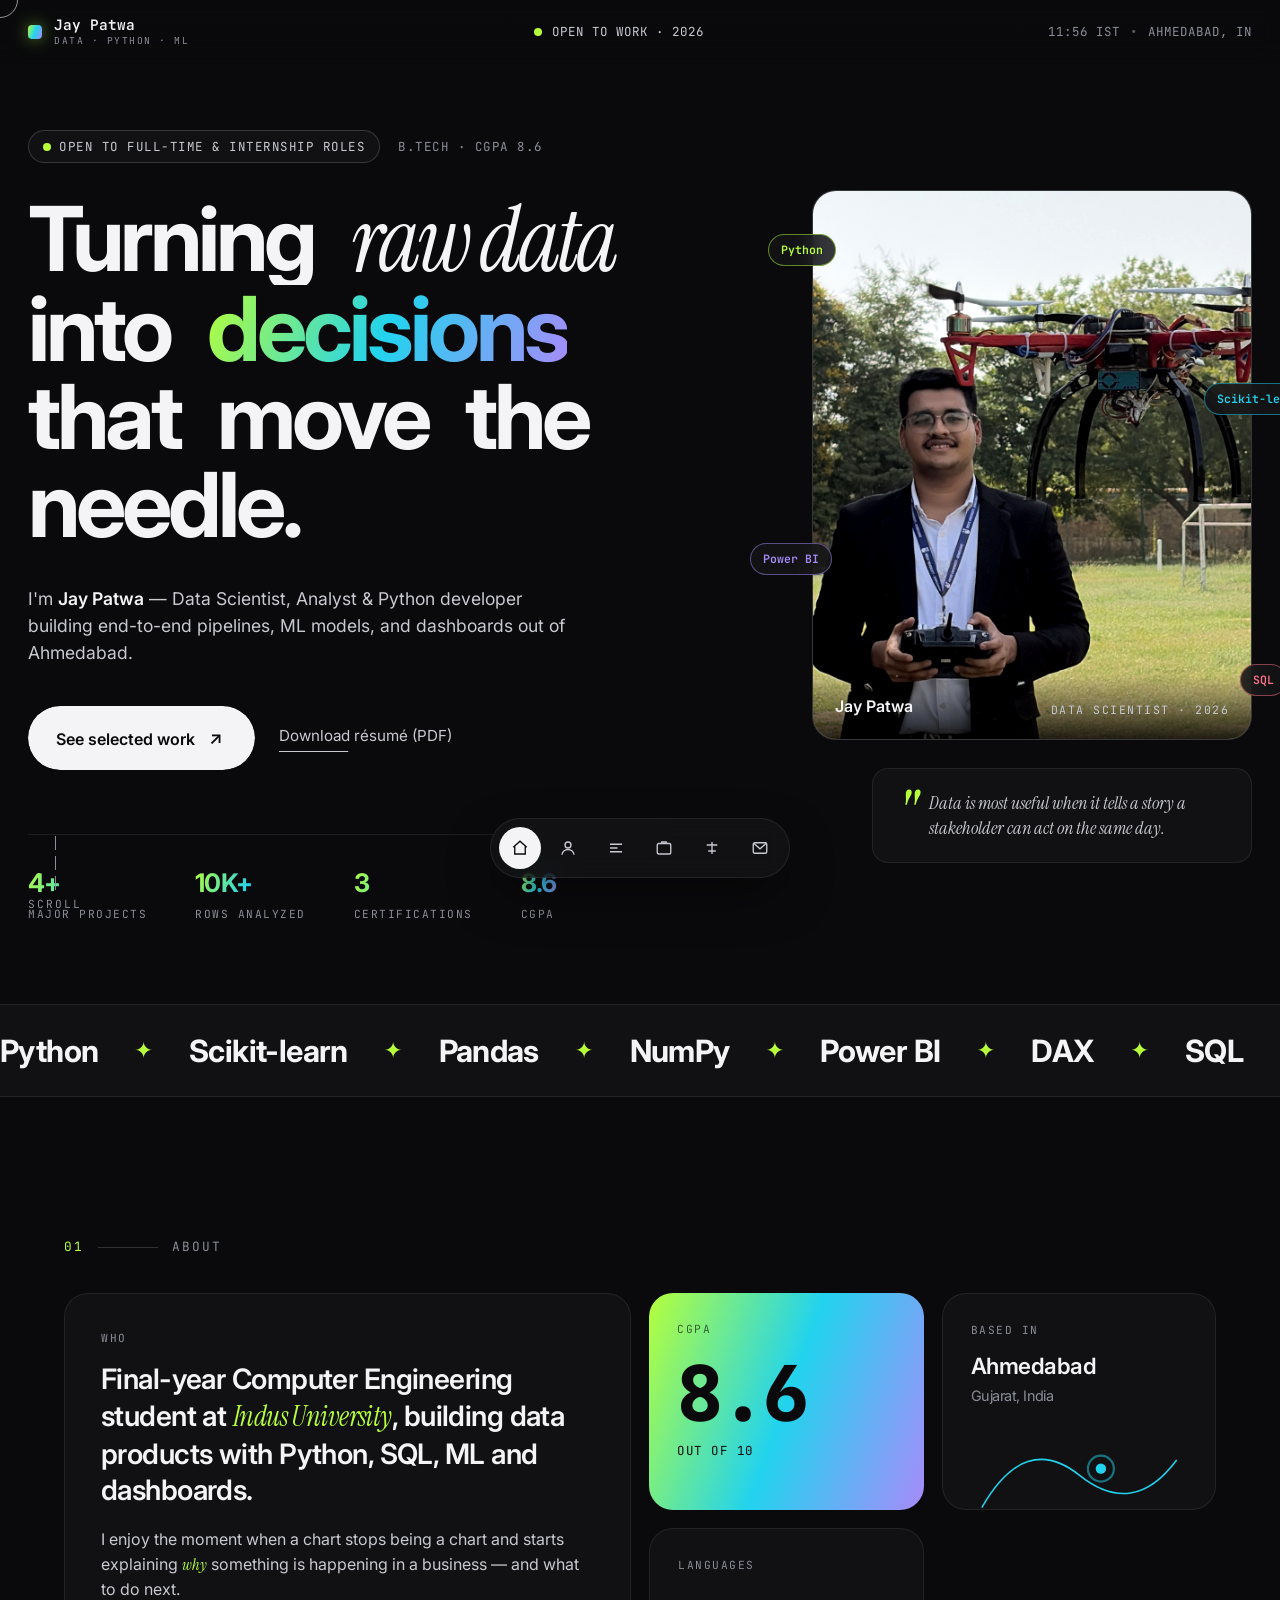
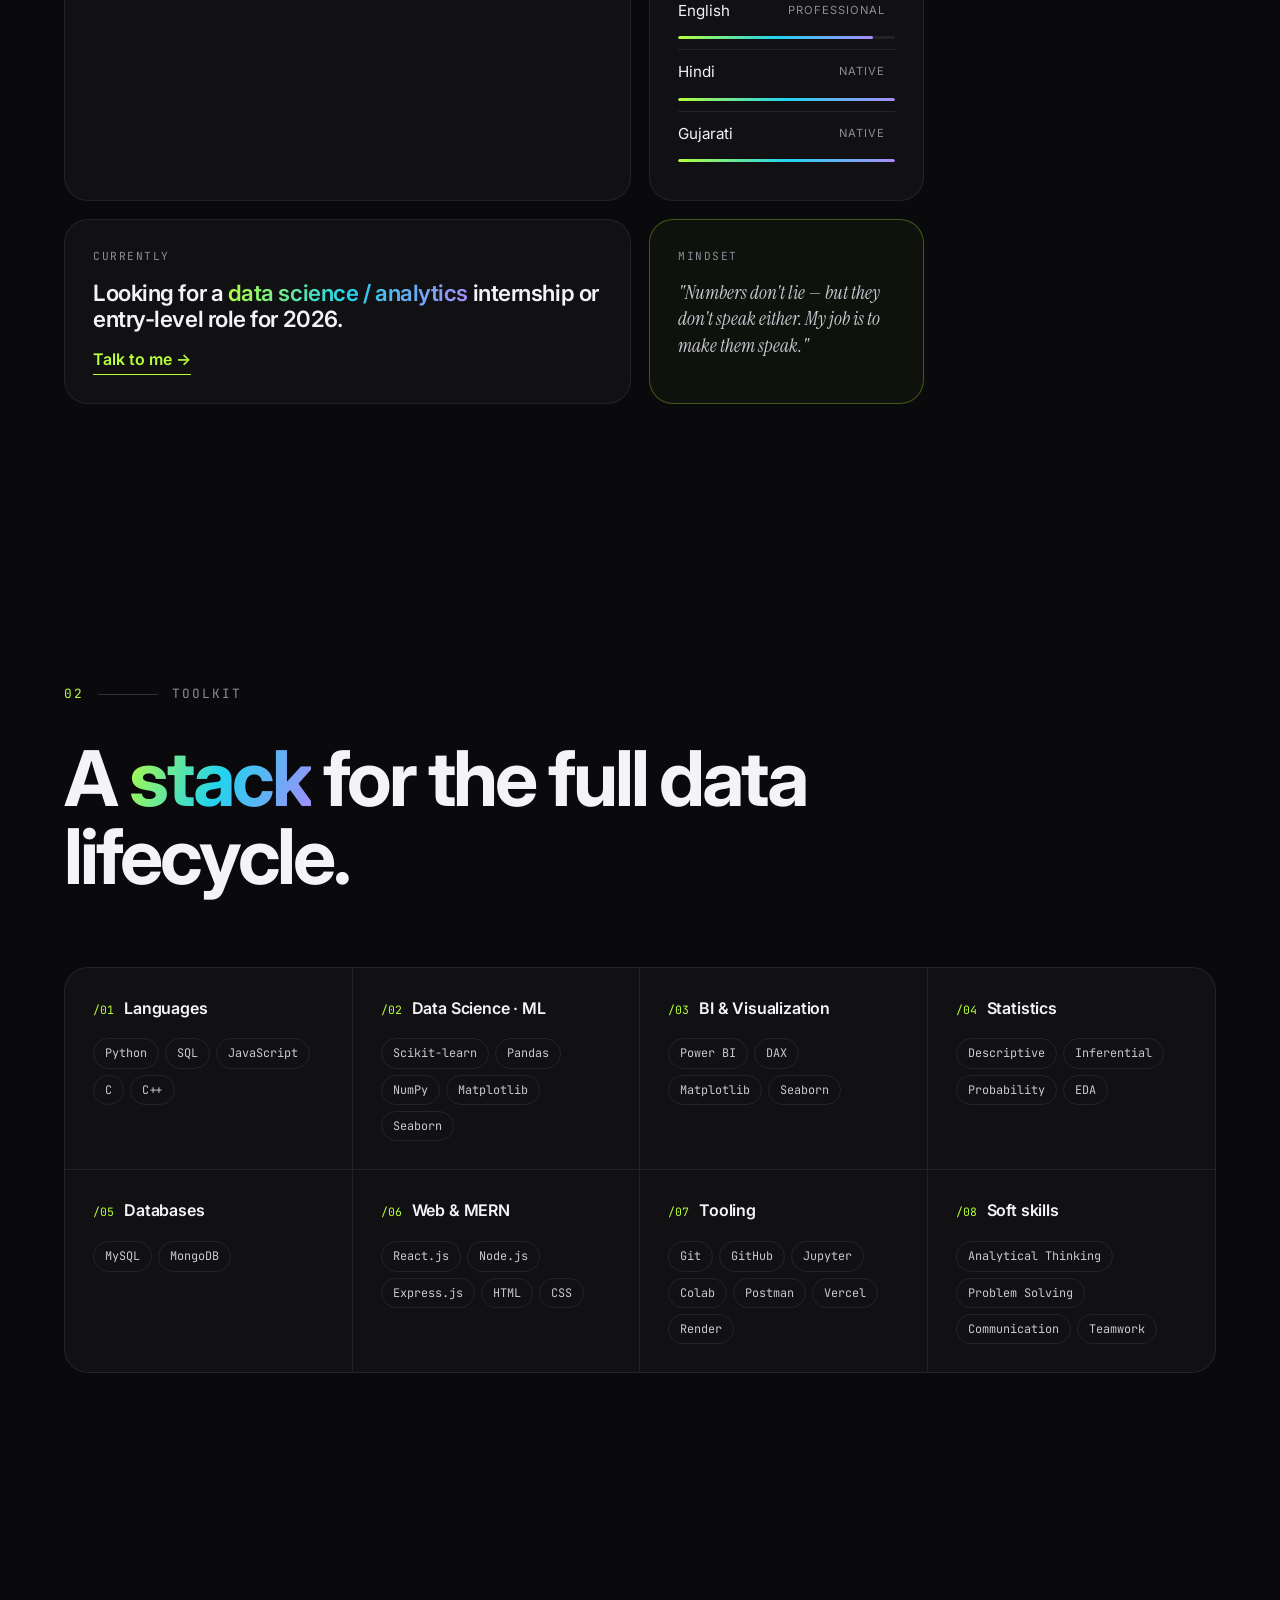
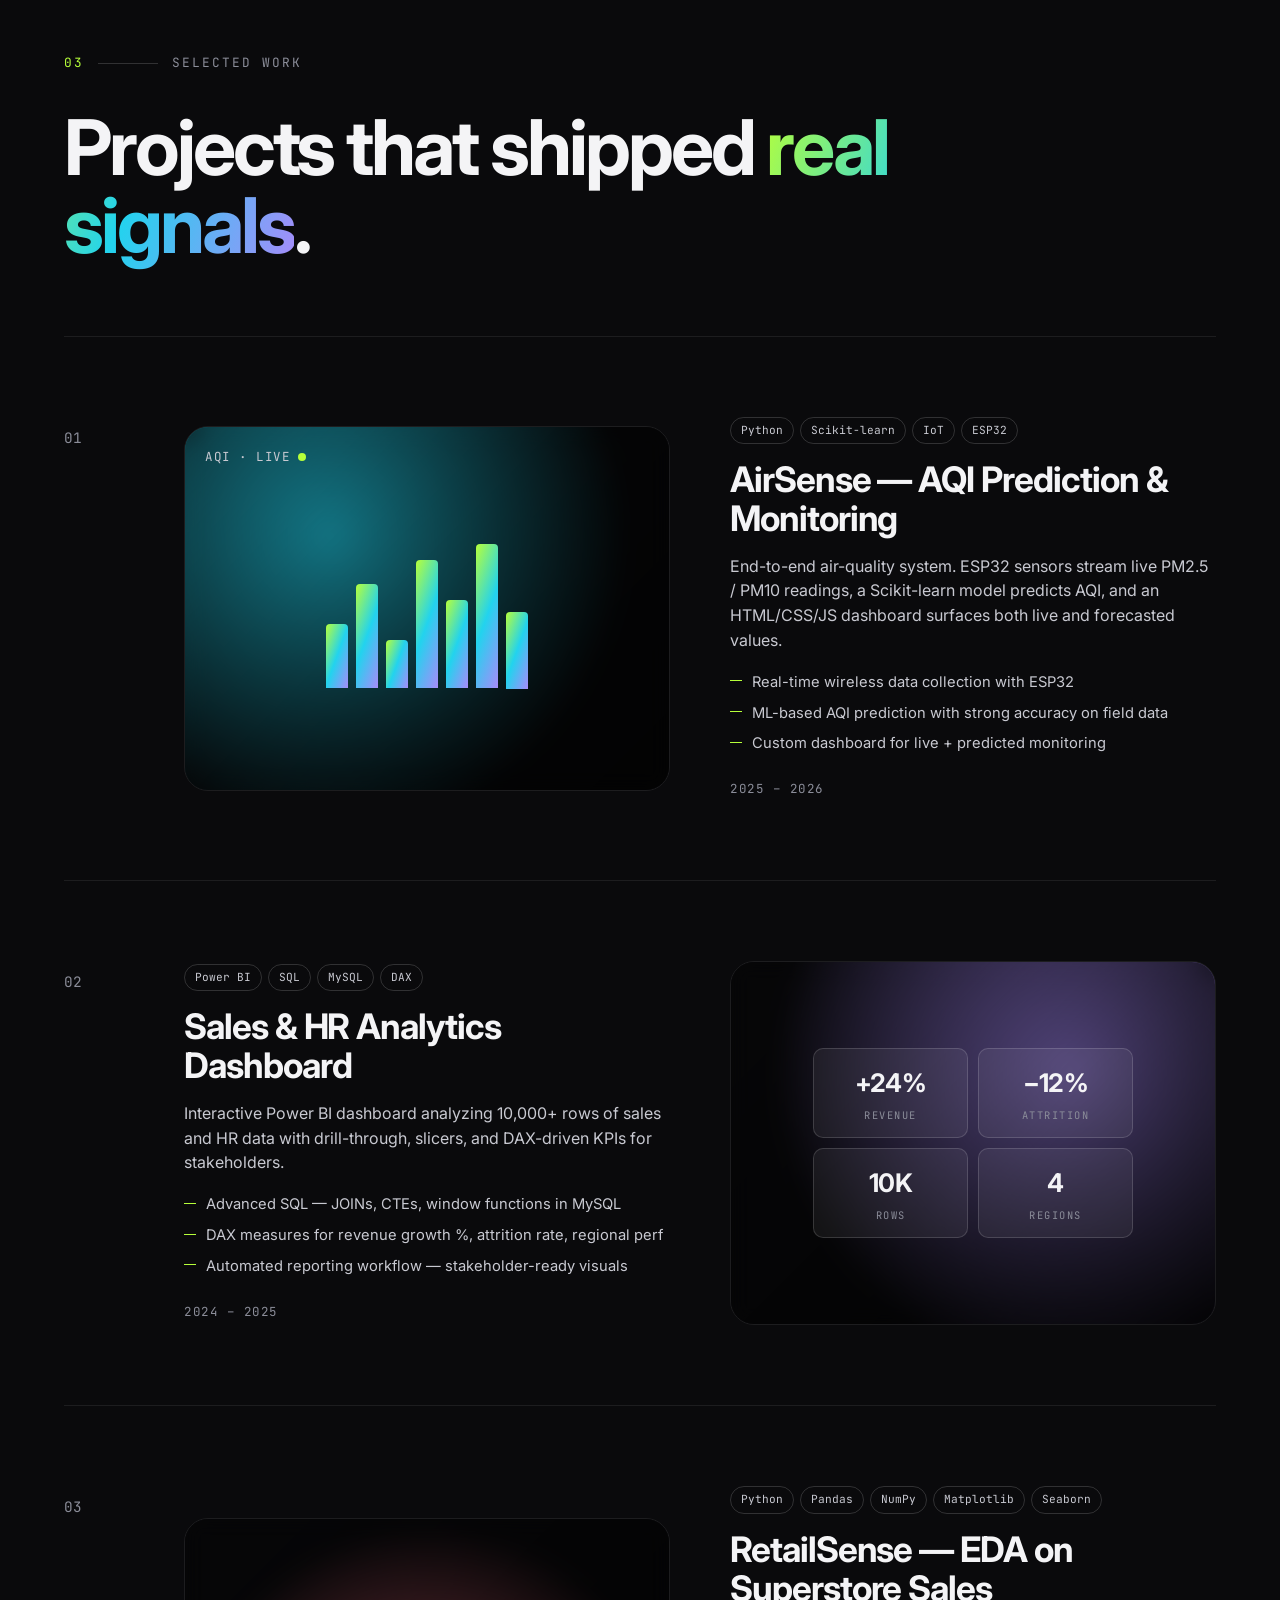
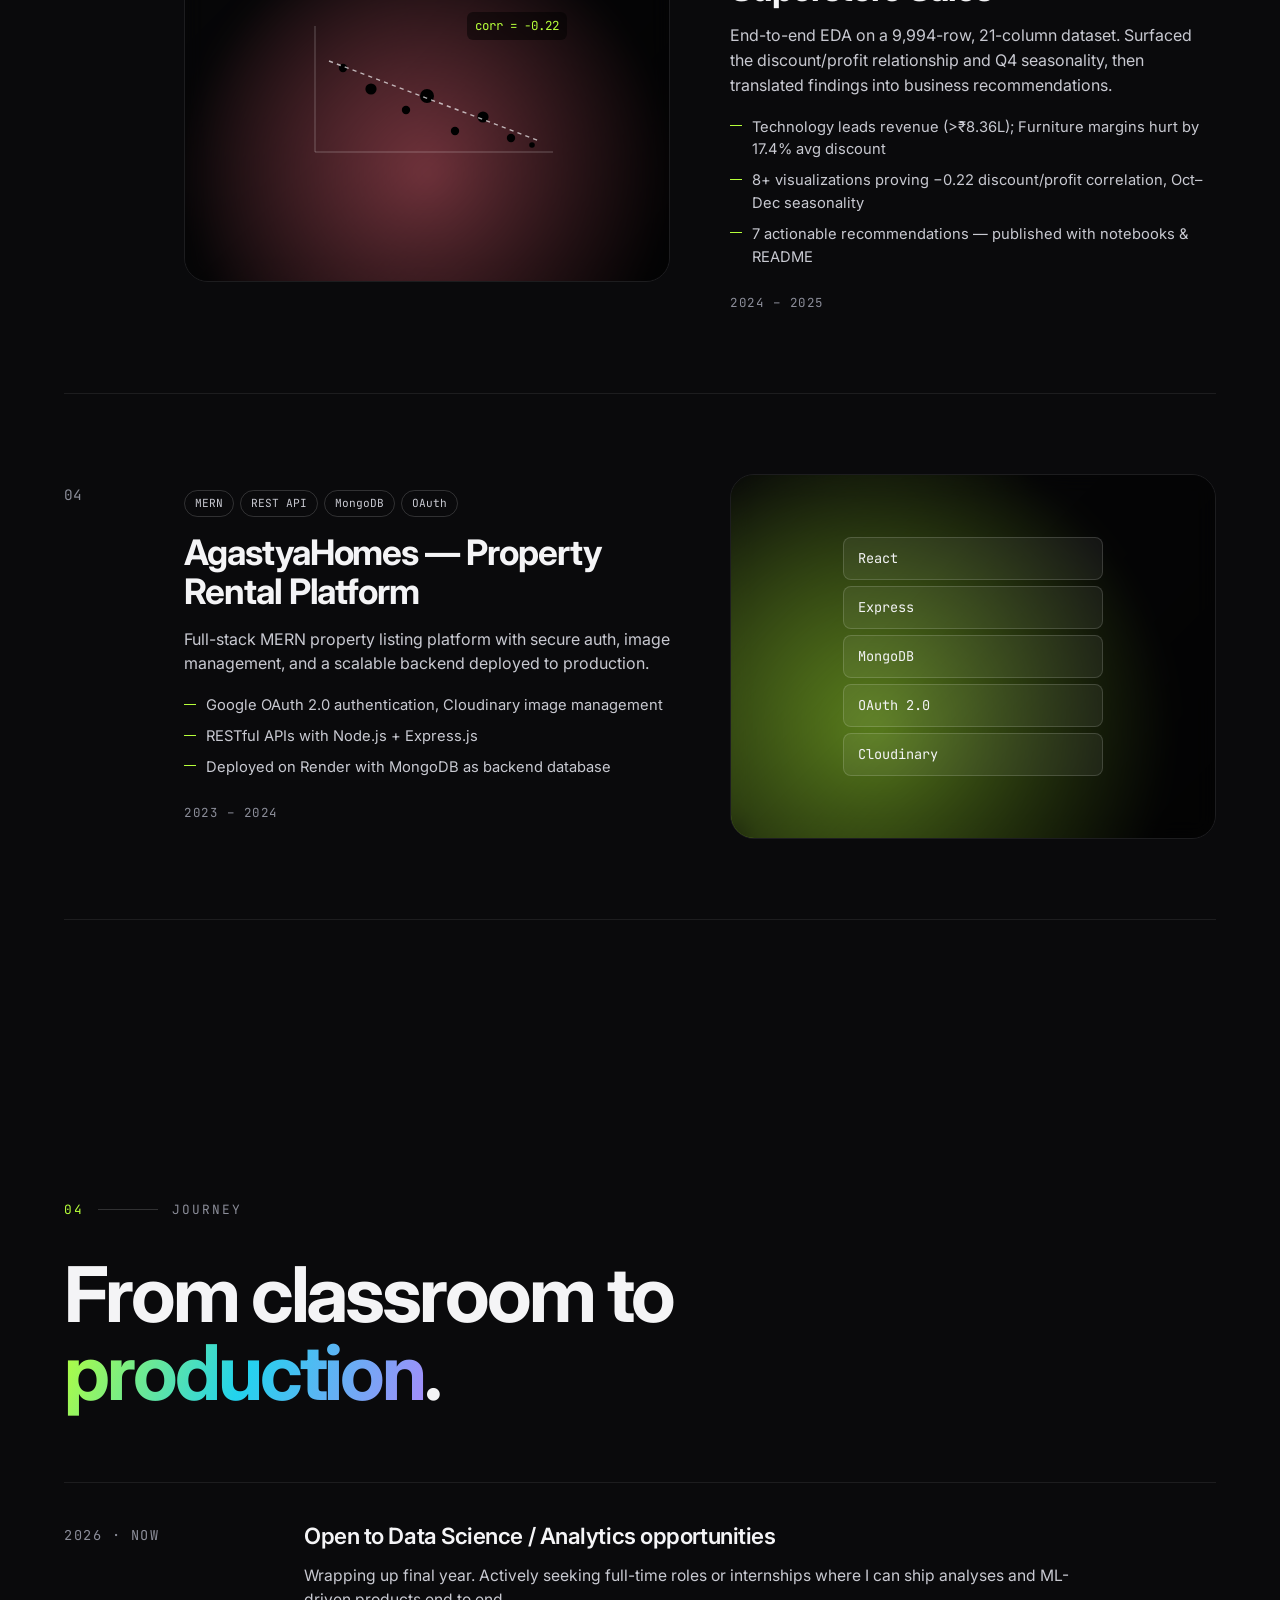
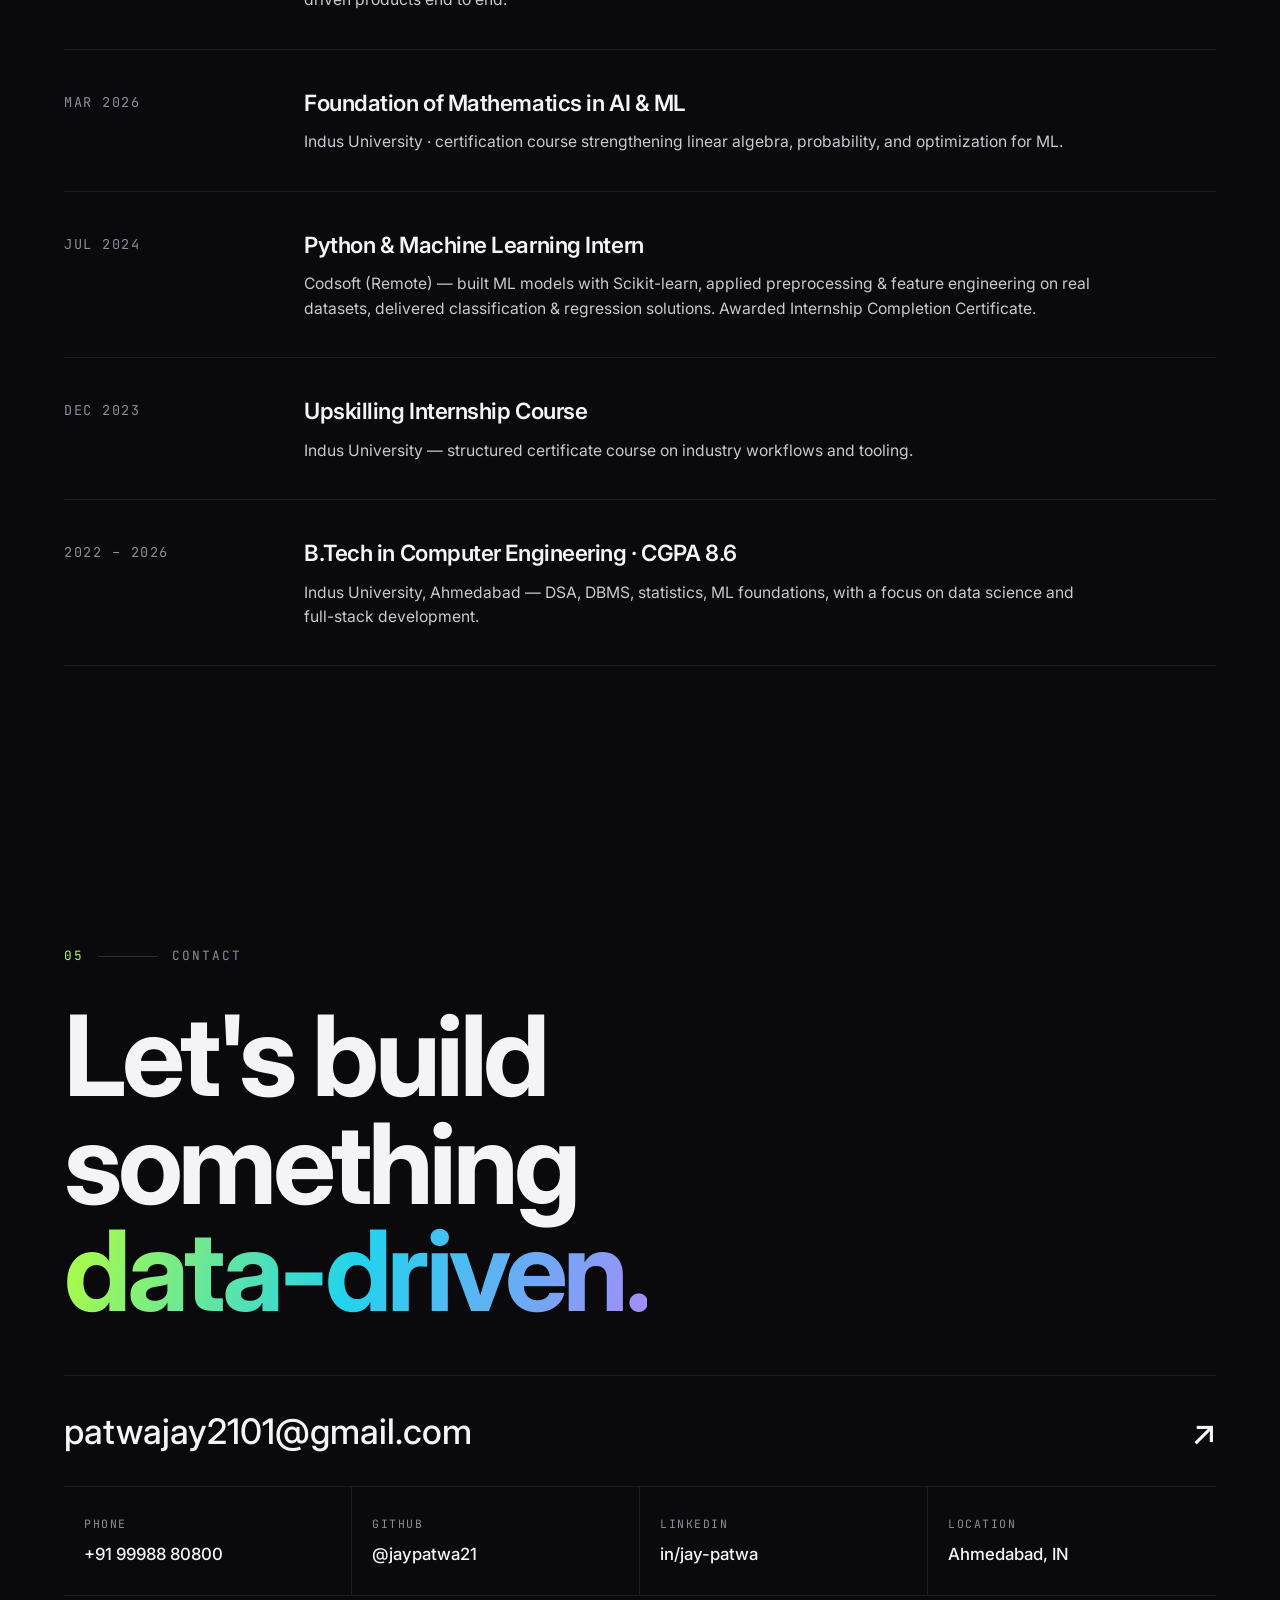
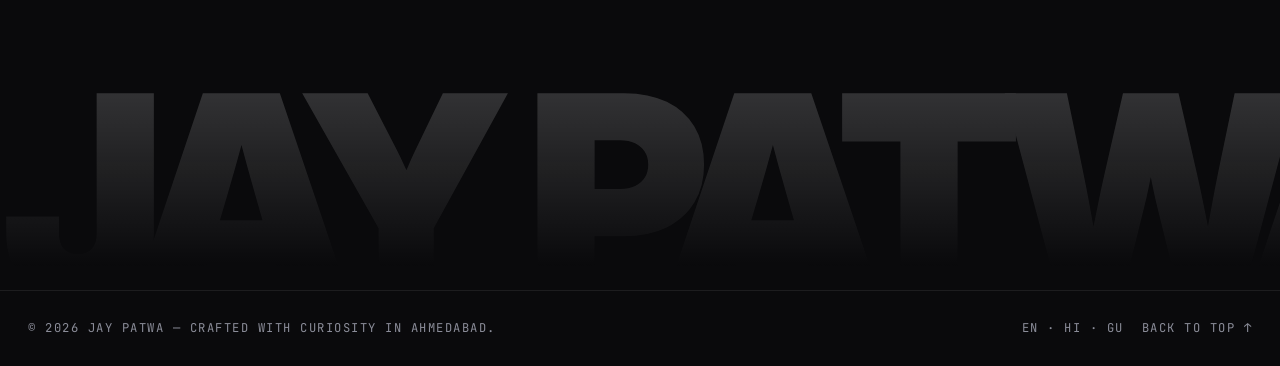
==== commit 9e14f615: "Update CGPA to 8.6 after latest semester result Reflects the new aggregate across hero meta line, he" ====
--- a/index.html
+++ b/index.html
@@ -2,9 +2,15 @@
 <html lang="en">
 <head>
 <meta charset="UTF-8" />
-<meta name="viewport" content="width=device-width, initial-scale=1.0" />
+<meta name="viewport" content="width=device-width, initial-scale=1.0, viewport-fit=cover" />
+<meta name="theme-color" content="#0a0a0c" />
+<meta name="color-scheme" content="dark" />
 <title>Jay Patwa — Data Scientist & Python Developer</title>
 <meta name="description" content="Portfolio of Jay Patwa — Data Scientist, Data Analyst & Python Developer based in Ahmedabad, India." />
+<meta property="og:title" content="Jay Patwa — Data Scientist & Python Developer" />
+<meta property="og:description" content="Open to Work · Data Science / Analytics roles · Ahmedabad, India." />
+<meta property="og:image" content="profile.jpg" />
+<meta property="og:type" content="website" />
 <link rel="preconnect" href="https://fonts.googleapis.com" />
 <link rel="preconnect" href="https://fonts.gstatic.com" crossorigin />
 <link href="https://fonts.googleapis.com/css2?family=Instrument+Serif:ital@0;1&family=Inter:wght@300;400;500;600;700;800;900&family=JetBrains+Mono:wght@400;500&display=swap" rel="stylesheet" />
@@ -92,7 +98,7 @@
           <span class="pulse"></span>
           Open to Full-Time & Internship Roles
         </span>
-        <span class="meta-line">B.Tech · CGPA 8.5</span>
+        <span class="meta-line">B.Tech · CGPA 8.6</span>
       </div>
 
       <h1 class="hero-headline">
@@ -124,7 +130,7 @@
         <div><b>4+</b><span>Major Projects</span></div>
         <div><b>10K+</b><span>Rows Analyzed</span></div>
         <div><b>3</b><span>Certifications</span></div>
-        <div><b>8.5</b><span>CGPA</span></div>
+        <div><b>8.6</b><span>CGPA</span></div>
       </div>
     </div>
 
@@ -209,7 +215,7 @@
 
       <div class="bento-card grad-card reveal">
         <div class="bc-label">CGPA</div>
-        <div class="big-num counter" data-target="8.5">0</div>
+        <div class="big-num counter" data-target="8.6">0</div>
         <span>out of 10</span>
       </div>
 
@@ -557,7 +563,7 @@
       <li class="t-row reveal">
         <span class="t-when">2022 – 2026</span>
         <div class="t-body">
-          <h3>B.Tech in Computer Engineering · CGPA 8.5</h3>
+          <h3>B.Tech in Computer Engineering · CGPA 8.6</h3>
           <p>Indus University, Ahmedabad — DSA, DBMS, statistics, ML foundations, with a focus on data science and full-stack development.</p>
         </div>
       </li>
--- a/styles.css
+++ b/styles.css
@@ -1216,7 +1216,10 @@
 
 /* ==========================================================
    Responsive
-========================================================== */
+   Breakpoints: 1100 · 880 · 640 · 440
+========================================================== */
+
+/* ===== Tablet landscape (≤ 1100px) ===== */
 @media (max-width: 1100px){
   .bento{ grid-template-columns: repeat(2, 1fr); }
   .bento-card.big{ grid-column: span 2; grid-row: auto; }
@@ -1225,47 +1228,241 @@
   .skill-block:nth-child(4n){ border-right: 1px solid var(--line); }
   .skill-block:nth-child(2n){ border-right: none; }
   .skill-block:nth-last-child(-n+2){ border-bottom: none; }
-}
-
+  .work-row, .work-row.reverse{ gap: 40px; }
+  .section-title{ font-size: clamp(2.2rem, 5vw, 4rem); margin-bottom: 50px; }
+}
+
+/* ===== Tablet portrait / large mobile (≤ 880px) ===== */
 @media (max-width: 880px){
   body{ cursor:auto; }
   .cursor-dot, .cursor-ring{ display:none; }
-  .topbar{ padding: 14px 18px; font-size: .68rem; }
+
+  /* Topbar — clean for mobile */
+  .topbar{
+    padding: 12px 16px;
+    font-size: .68rem;
+    background: rgba(10,10,12,.85);
+  }
   .topbar-meta{ display:none; }
   .status-text{ display:none; }
-  .hero{ padding: 120px 20px 60px; }
-  .hero-grid{ grid-template-columns: 1fr; gap: 60px; }
+  .brand-text small{ display:none; }
+  .brand-text{ font-size: .85rem; }
+  .brand-mark{ width:12px; height:12px; }
+
+  /* Section paddings */
+  .section{ padding: 90px 0; }
+  .kicker{ margin-bottom: 26px; gap: 10px; }
+  .kicker-line{ flex: 0 0 36px; }
+  .section-title{
+    font-size: clamp(2rem, 7vw, 3.4rem);
+    margin-bottom: 40px;
+    letter-spacing: -.03em;
+  }
+
+  /* Hero */
+  .hero{ padding: 100px 20px 90px; min-height: auto; }
+  .hero-grid{ grid-template-columns: 1fr; gap: 50px; }
+  .hero-meta{ gap: 12px; margin-bottom: 24px; }
+  .meta-pill{ font-size: .68rem; padding: 5px 11px; }
+  .meta-line{ font-size: .68rem; }
+  .hero-headline{
+    font-size: clamp(2.4rem, 9vw, 3.8rem);
+    line-height: 1;
+    margin-bottom: 26px;
+  }
+  .hero-sub{ font-size: 1rem; margin-bottom: 32px; }
+  .hero-actions{ gap: 18px; margin-bottom: 44px; }
+  .btn-magnetic{ padding: 16px 26px 16px 24px; font-size: .92rem; }
+  .hero-stats{ gap: 28px 36px; padding-top: 22px; }
+  .hero-stats b{ font-size: 1.4rem; }
+  .hero-stats span{ font-size: .65rem; }
   .hero-right{ align-items:center; }
-  .portrait{ max-width: 360px; }
+  .portrait{ max-width: 340px; width: 100%; }
+  .portrait-frame{ border-radius: 20px; }
+
+  /* Portrait badges — pull inside the frame so they don't overflow */
+  .b-py { top: 4%;  left: 4%;  }
+  .b-ml { top: 4%;  right: 4%; }
+  .b-bi { bottom: 18%; left: 4%; }
+  .b-sql{ bottom: 18%; right: 4%; }
+  .badge{ font-size: .65rem; padding: 5px 10px; }
+
+  .quote-card{
+    font-size: .98rem;
+    padding: 18px 20px 18px 48px;
+  }
+  .qmark{ font-size: 3rem; top: 8px; left: 18px; }
+
   .hero-foot{ display:none; }
+
+  /* Marquee */
+  .marquee{ padding: 18px 0; }
+  .marquee-track{ gap: 24px; }
+  .marquee-track span{ font-size: 1.05rem; }
+  .marquee-track i{ font-size: 1rem; }
+
+  /* Bento */
+  .bento{ gap: 14px; }
+  .bento-card{ padding: 22px; border-radius: 18px; }
+  .bento-card.big{ padding: 26px; }
+  .bento-card.big h3{ font-size: 1.2rem; }
+  .big-num{ font-size: clamp(2.6rem, 10vw, 4rem); }
+
+  /* Work */
   .work-row, .work-row.reverse{
-    grid-template-columns: 1fr;
-    gap: 30px;
+    grid-template-columns: 36px 1fr;
+    grid-template-rows: auto auto;
+    gap: 14px 18px;
     padding: 50px 0;
   }
+  .work-num{ grid-column: 1; grid-row: 1; padding-top: 6px; font-size: .8rem; }
+  .work-art{
+    grid-column: 1 / -1;
+    grid-row: 2;
+    aspect-ratio: 16/10;
+    order: 0;
+  }
+  .work-info{ grid-column: 2; grid-row: 1; }
   .work-row.reverse .work-art{ order:initial; }
   .work-row.reverse .work-info{ order:initial; }
   .work-row.reverse .work-num{ order:initial; }
-  .t-row{ grid-template-columns: 1fr; gap: 8px; }
+  .work-info h3{ font-size: clamp(1.4rem, 4.6vw, 1.8rem); margin-bottom: 12px; }
+  .work-info p{ font-size: .95rem; margin-bottom: 14px; }
+  .work-bullets li{ font-size: .88rem; }
+  .chart-mock{ height: 120px; }
+  .chart-mock .bar{ width: 16px; }
+
+  /* Timeline */
+  .t-row{ grid-template-columns: 1fr; gap: 8px; padding: 26px 0; }
+  .t-body h3{ font-size: 1.2rem; }
+  .t-row:hover .t-body h3{ transform: none; }
+
+  /* Contact */
+  .contact-headline{
+    font-size: clamp(2.4rem, 11vw, 4.4rem);
+    margin: 22px 0 36px;
+  }
+  .contact-mailto{
+    font-size: clamp(1.1rem, 5vw, 1.8rem);
+    padding: 22px 0;
+    gap: 10px;
+  }
   .contact-grid{ grid-template-columns: repeat(2, 1fr); }
+  .c-card{ padding: 22px 0 22px 16px; }
   .c-card:nth-child(2n){ border-right:none; }
-  .dock{ bottom: 14px; padding: 6px; }
-  .dock-item{ width:38px; height:38px; }
-}
-
-@media (max-width: 520px){
-  .section{ padding: 90px 0; }
+  .c-val{ font-size: .95rem; }
+  .big-name{
+    font-size: clamp(4rem, 26vw, 12rem);
+    margin: 50px 0 -3vw;
+  }
+  .footer{
+    flex-direction: column;
+    gap: 10px;
+    text-align:center;
+    padding: 22px 22px calc(86px + env(safe-area-inset-bottom));
+    font-size: .68rem;
+  }
+
+  /* Dock — bigger touch targets + iOS safe area */
+  .dock{
+    bottom: max(14px, env(safe-area-inset-bottom));
+    padding: 6px;
+    gap: 4px;
+    border-radius: 999px;
+  }
+  .dock-item{ width: 44px; height: 44px; } /* iOS touch-target min */
+  .dock-item svg{ width: 18px; height: 18px; }
+  .dock-item::after{ display:none; } /* tooltips off on touch */
+}
+
+/* ===== Small mobile (≤ 640px) ===== */
+@media (max-width: 640px){
+  .section{ padding: 80px 0; }
   .container{ width: 92vw; }
+
+  /* Hero */
+  .hero{ padding: 90px 16px 90px; }
+  .hero-headline{ font-size: clamp(2.2rem, 10vw, 3rem); }
+  .hero-sub{ max-width: none; }
+  .hero-actions{ flex-direction: column; align-items: flex-start; gap: 16px; }
+  .btn-magnetic{ width: 100%; justify-content: center; }
+  .portrait{ max-width: 300px; }
+  .quote-card{ max-width: 100%; }
+
+  /* Skills */
   .skills-board{ grid-template-columns: 1fr; }
-  .skill-block{ border-right: none !important; }
+  .skill-block{ border-right: none !important; padding: 22px; }
   .skill-block:last-child{ border-bottom:none; }
-  .hero-stats{ gap: 26px; }
+
+  /* Bento */
   .bento{ grid-template-columns: 1fr; }
-  .bento-card.big, .bento-card.wide{ grid-column: span 1; }
+  .bento-card.big, .bento-card.wide{ grid-column: span 1; padding: 22px; }
+
+  /* Work mocks shrink a bit */
+  .work-art{ padding: 0; }
+  .art-fg{ padding: 20px; }
+  .kpi-mock{ max-width: 100%; gap: 8px; }
+  .kpi{ padding: 10px; }
+  .kpi b{ font-size: 1.2rem; }
+  .stack-mock{ max-width: 100%; }
+  .stack-row{ font-size: .78rem; padding: 8px 12px; }
+
+  /* Contact */
   .contact-grid{ grid-template-columns: 1fr; }
-  .c-card{ border-right:none; }
-}
-
+  .c-card{ border-right:none; padding-left: 0; }
+  .ml-arrow{ font-size: 1.4rem; }
+
+  /* Big name — keep dramatic but fit */
+  .big-name{ font-size: clamp(3.4rem, 28vw, 9rem); }
+}
+
+/* ===== Very small mobile (≤ 440px) — narrow Androids / older iPhones ===== */
+@media (max-width: 440px){
+  .topbar{ padding: 10px 12px; }
+  .brand{ gap: 8px; }
+  .status{ gap: 6px; }
+  .hero{ padding: 84px 14px 80px; }
+  .hero-headline{ font-size: clamp(2rem, 11vw, 2.6rem); letter-spacing:-.04em; }
+  .hero-sub{ font-size: .95rem; }
+  .hero-stats{ gap: 18px 28px; }
+  .hero-stats > div{ min-width: 70px; }
+  .portrait{ max-width: 260px; }
+  .badge{ font-size: .6rem; padding: 4px 8px; }
+  .meta-pill{ font-size: .62rem; padding: 4px 9px; }
+
+  .marquee-track span{ font-size: .95rem; }
+  .marquee-track{ gap: 18px; }
+
+  .kicker{ font-size: .7rem; }
+  .section-title{ font-size: clamp(1.8rem, 8vw, 2.6rem); }
+
+  .bento-card{ padding: 18px; }
+  .skill-block{ padding: 18px; }
+  .sb-tags span{ font-size: .68rem; padding: 4px 9px; }
+  .sb-head h3{ font-size: .92rem; }
+
+  .work-row, .work-row.reverse{
+    grid-template-columns: 1fr;
+    gap: 12px;
+    padding: 40px 0;
+  }
+  .work-num{ grid-column: 1; grid-row: 1; padding-top: 0; }
+  .work-info{ grid-column: 1; grid-row: 2; }
+  .work-art{ grid-column: 1; grid-row: 3; aspect-ratio: 16/11; }
+  .work-info h3{ font-size: 1.35rem; }
+
+  .contact-headline{ font-size: clamp(2rem, 12vw, 2.8rem); }
+  .contact-mailto{ font-size: clamp(1rem, 5.5vw, 1.4rem); }
+  .footer-right{ flex-direction:column; gap: 8px; }
+
+  .dock{ gap: 2px; padding: 5px; }
+  .dock-item{ width: 40px; height: 40px; }
+  .dock-item svg{ width: 16px; height: 16px; }
+}
+
+/* ==========================================================
+   Motion preference
+========================================================== */
 @media (prefers-reduced-motion: reduce){
   *, *::before, *::after{
     animation-duration: .01ms !important;
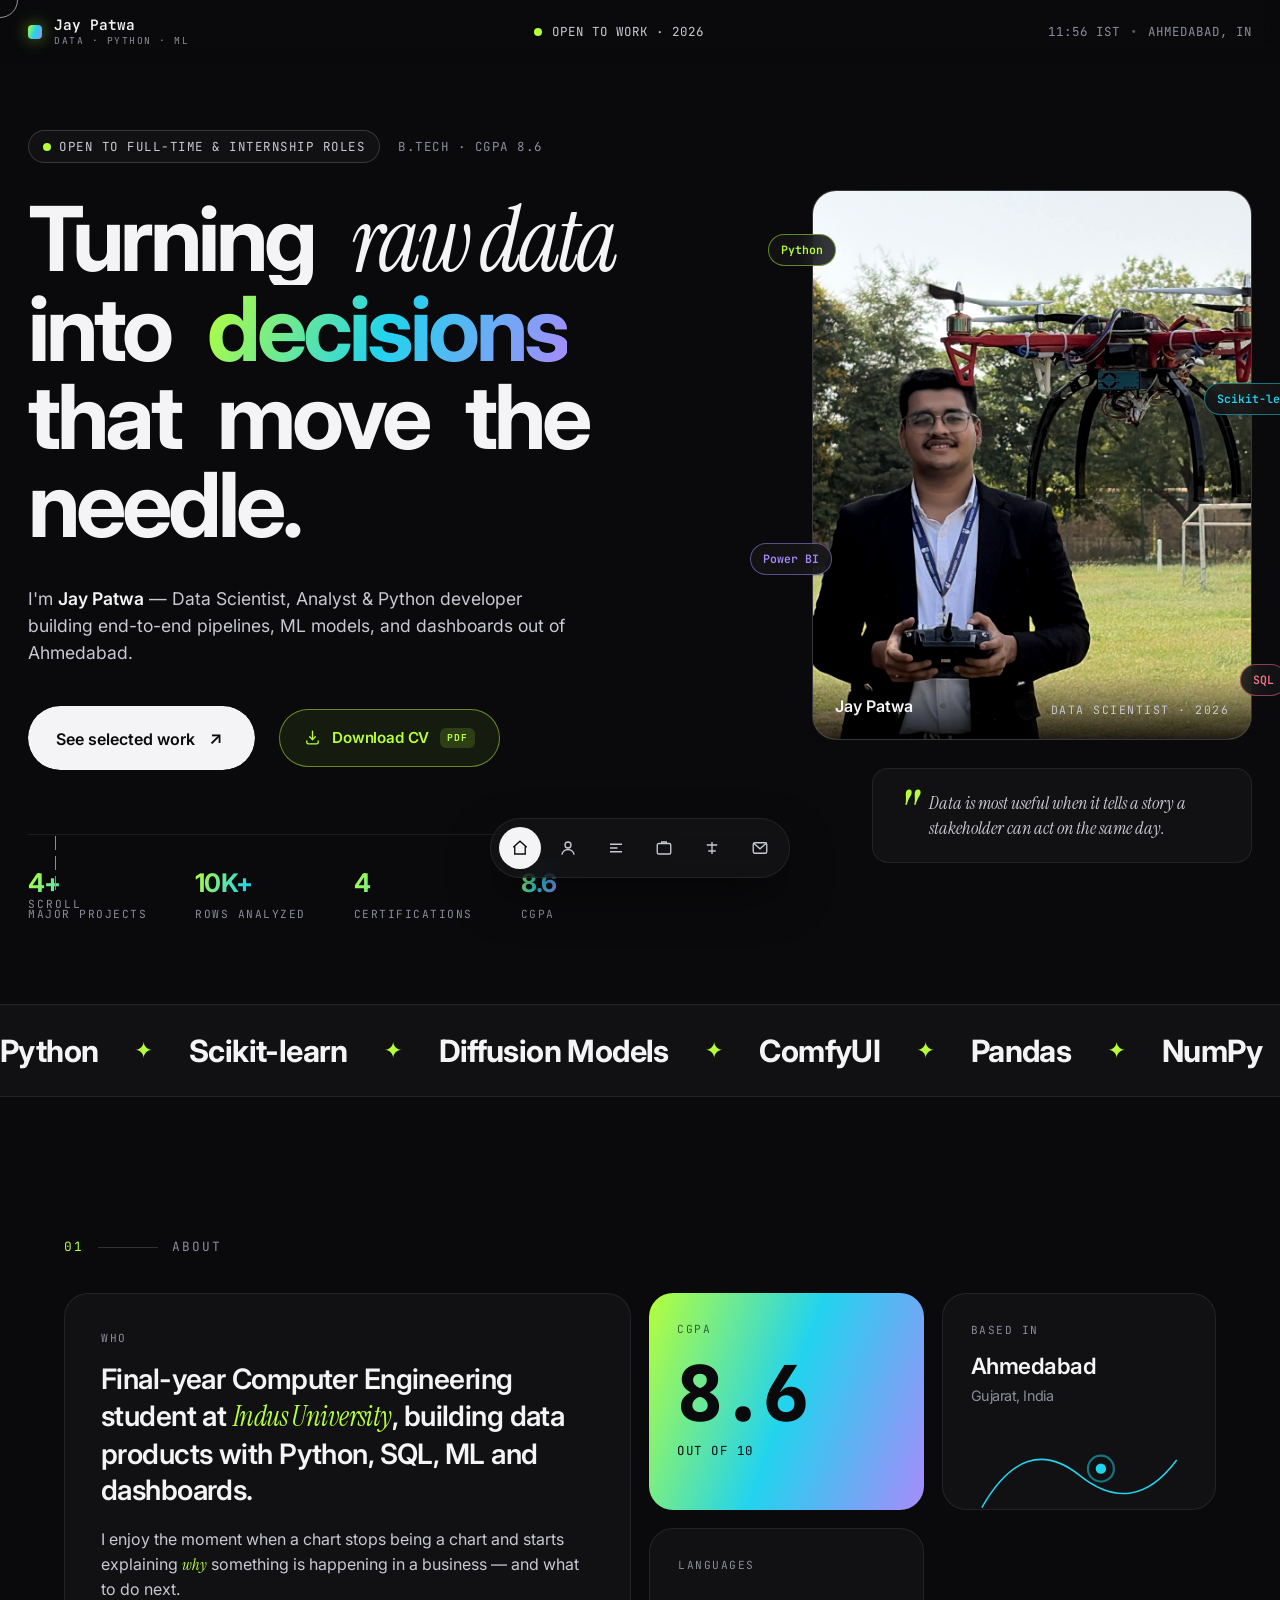
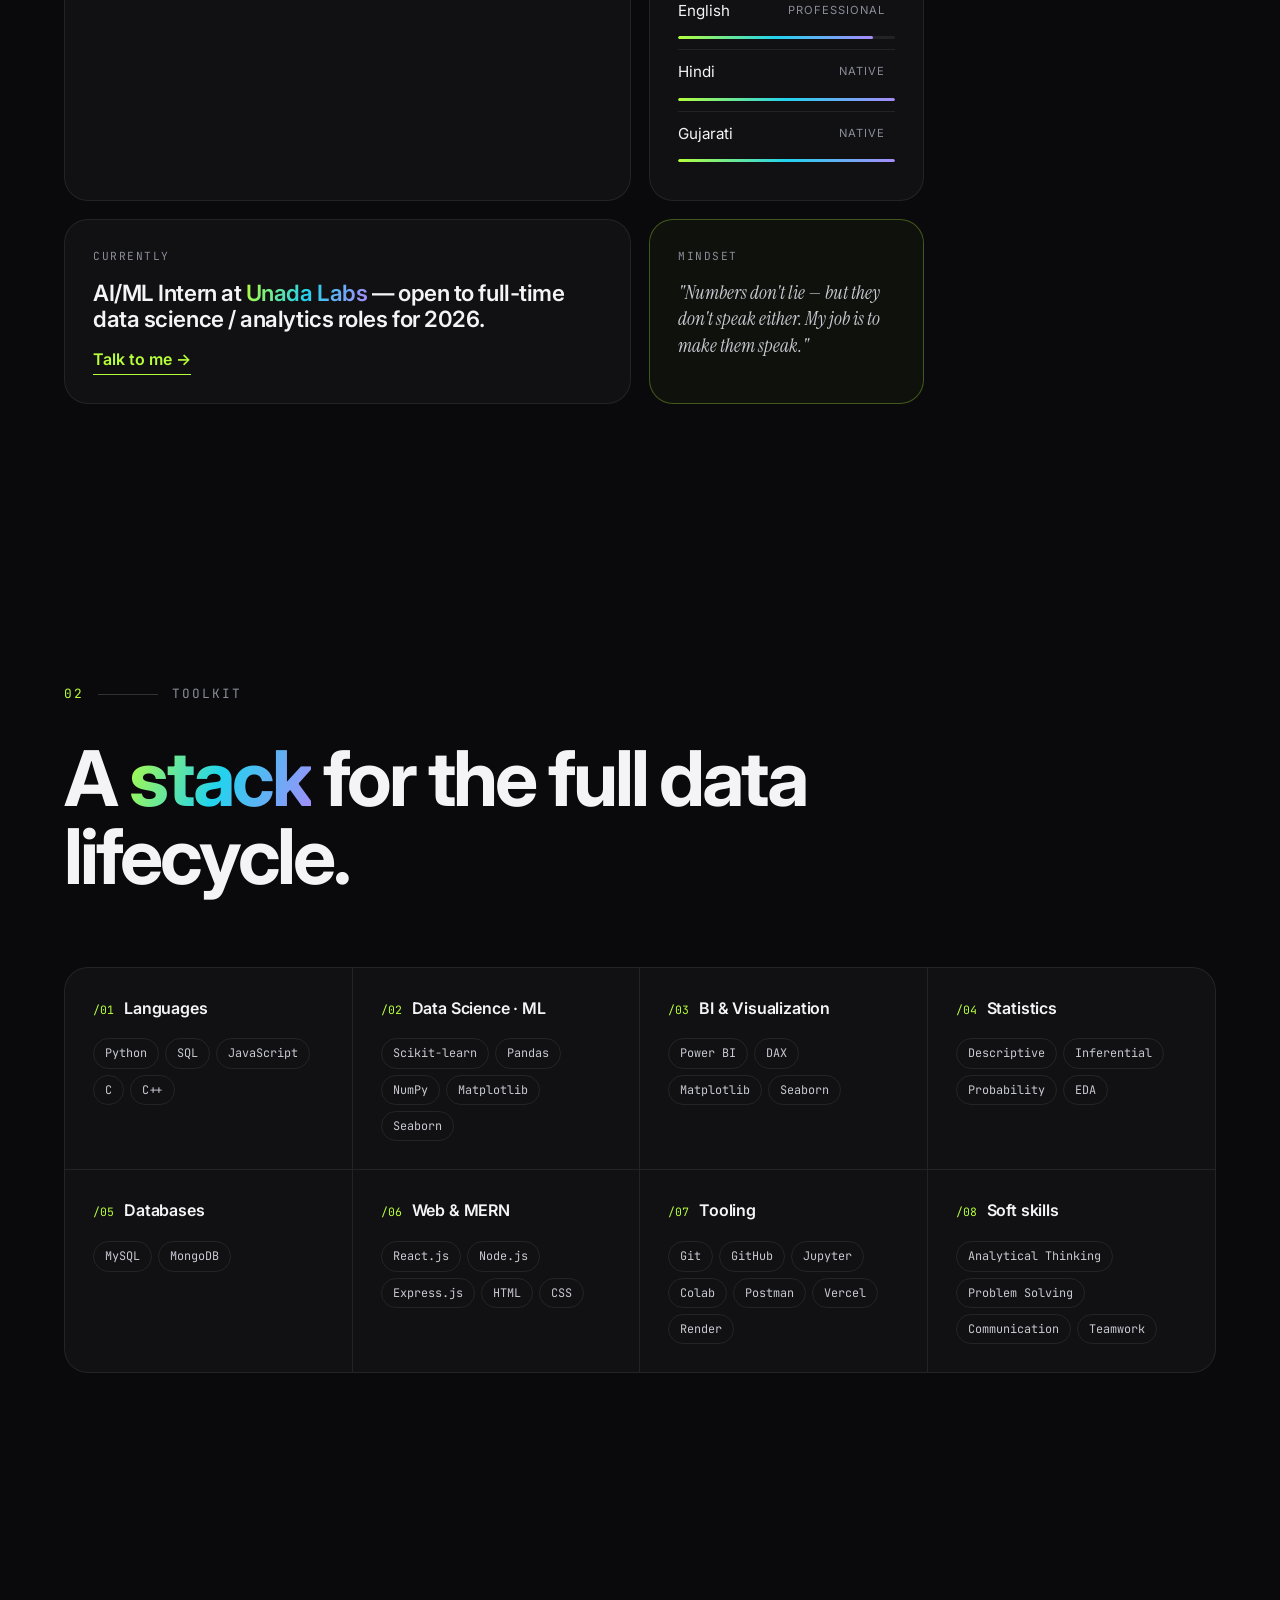
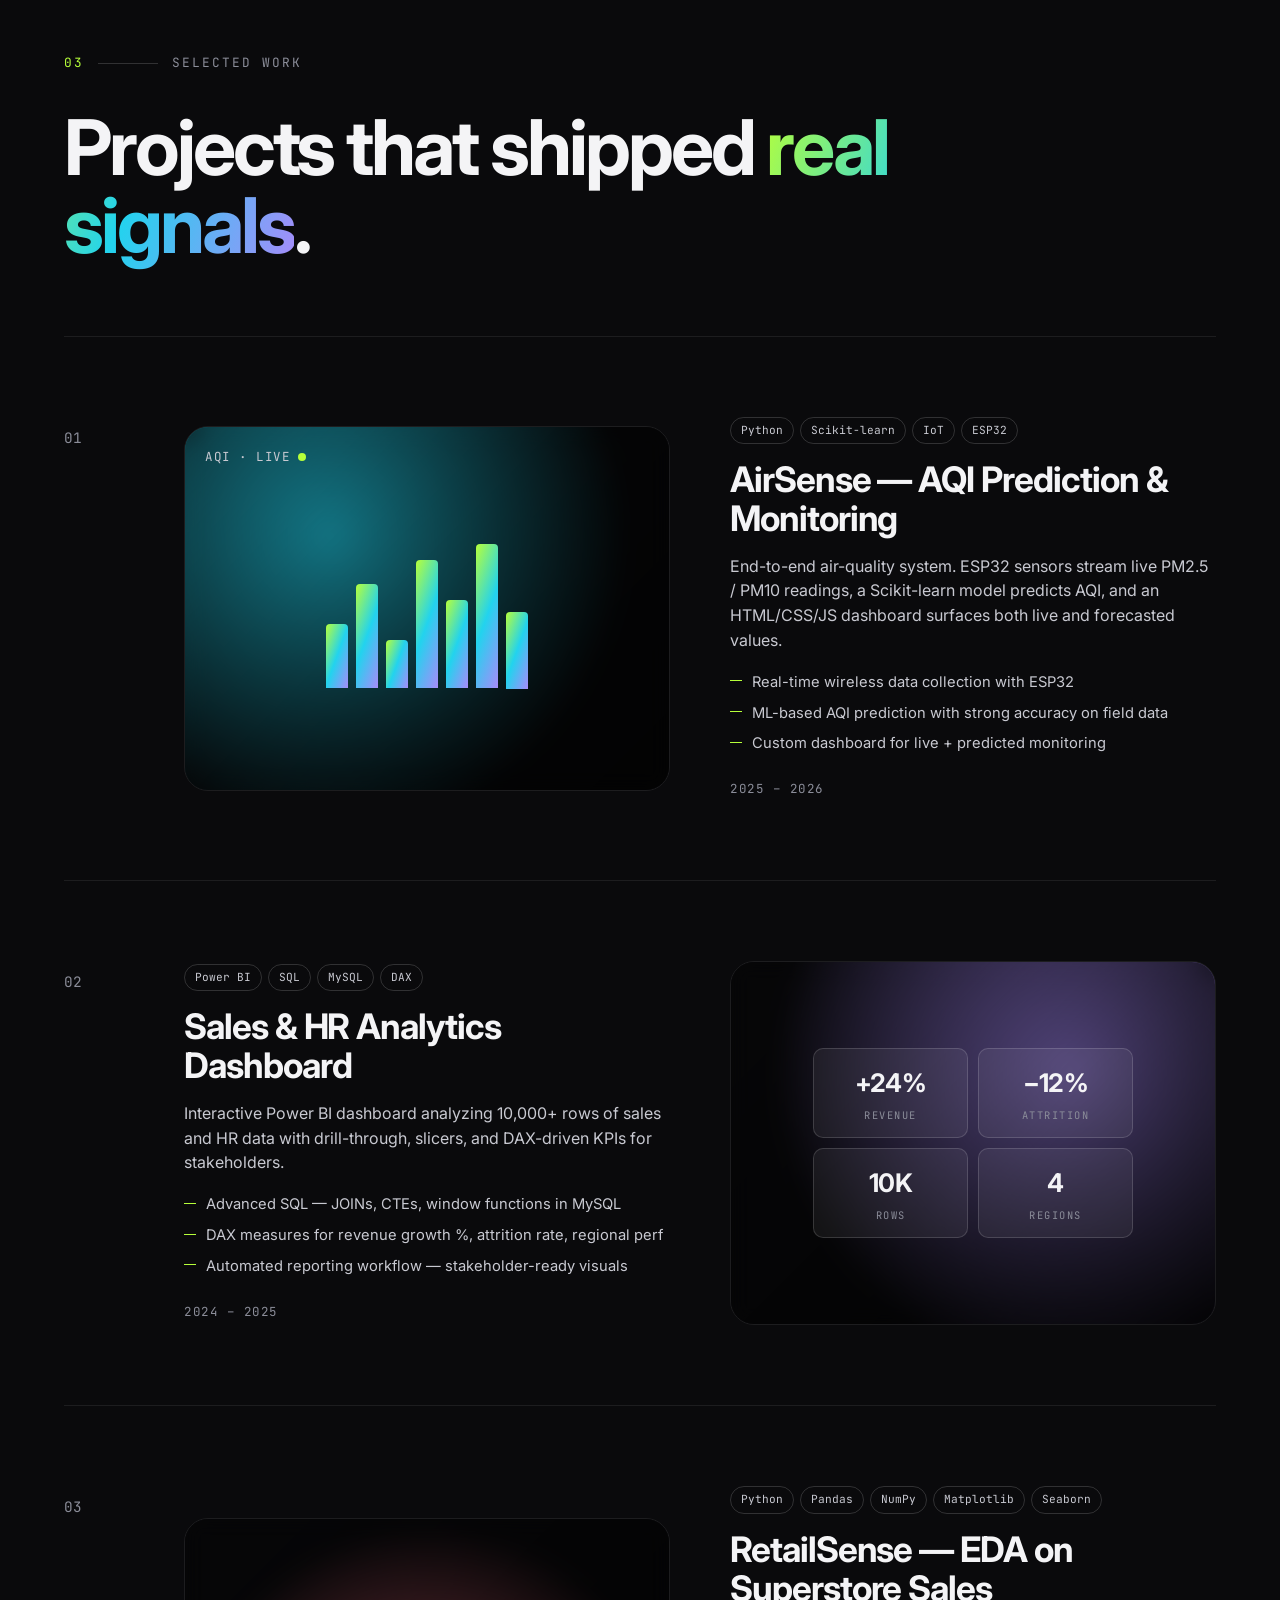
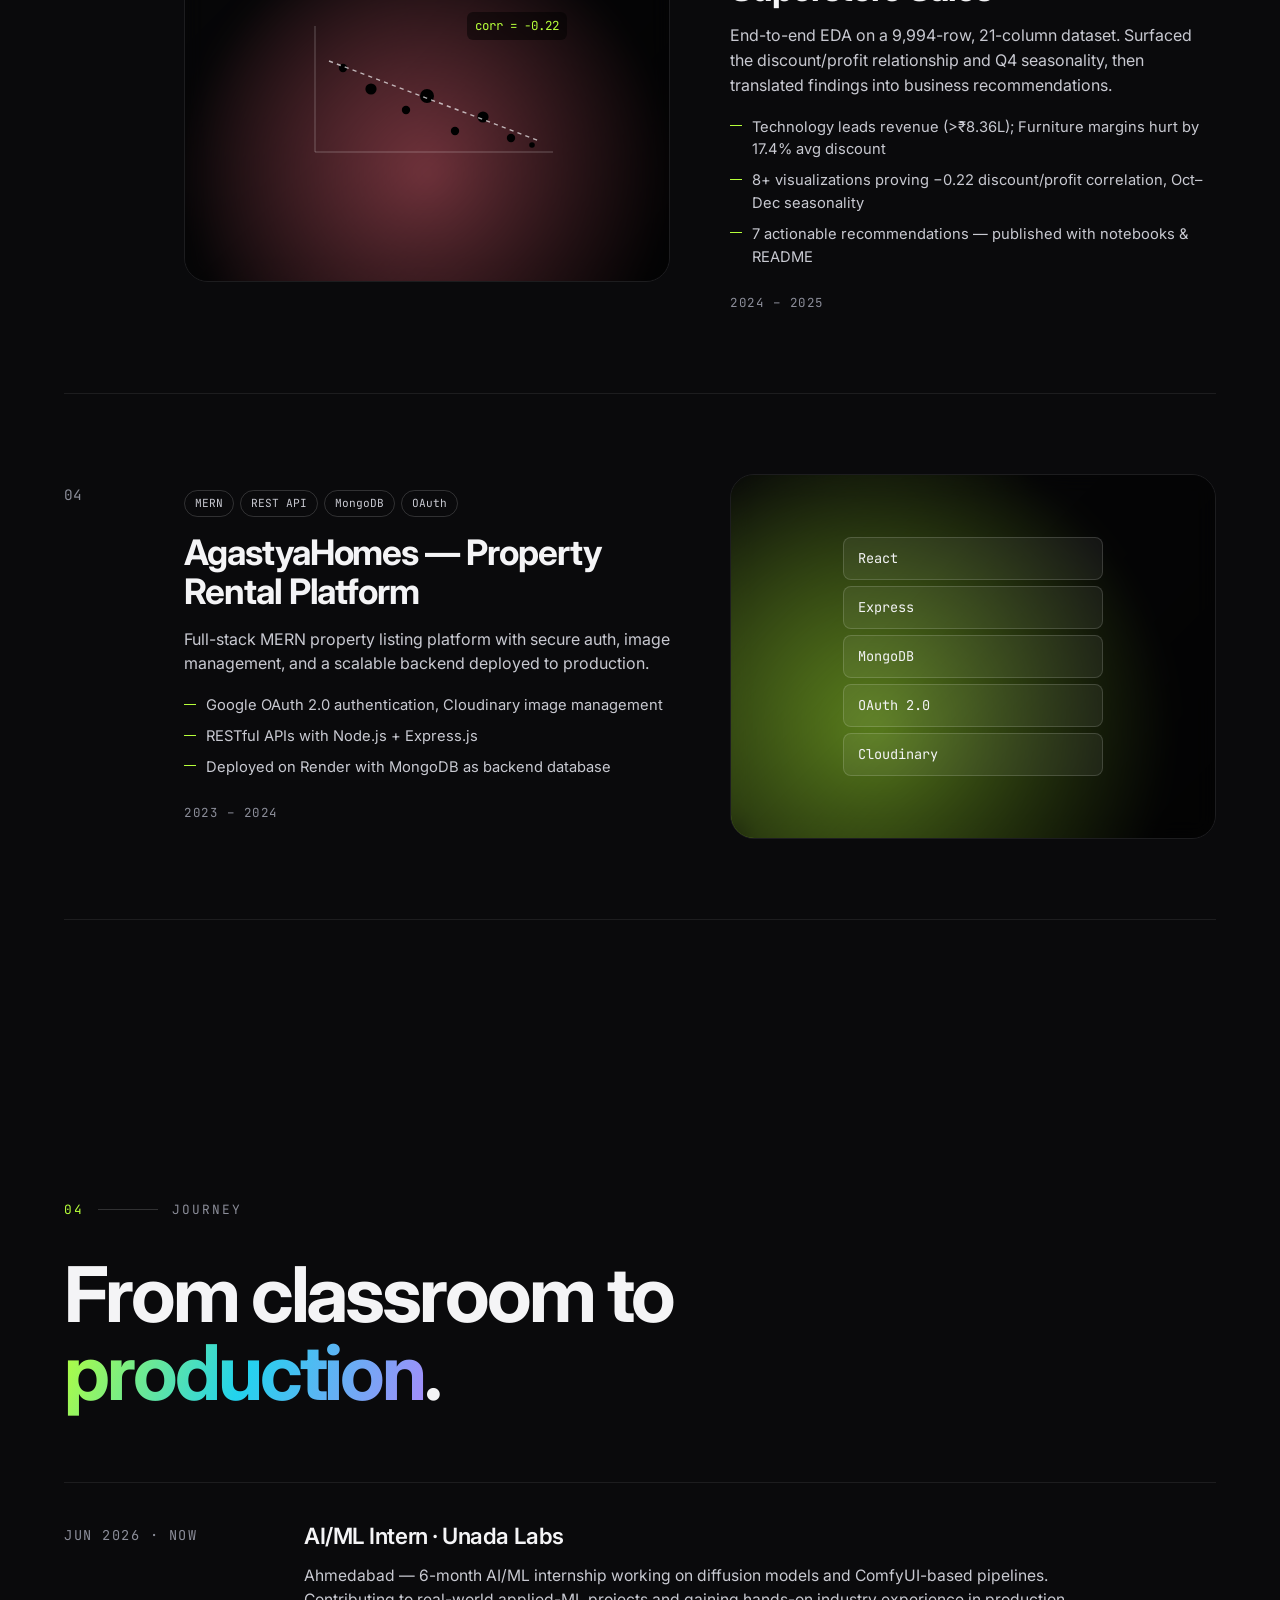
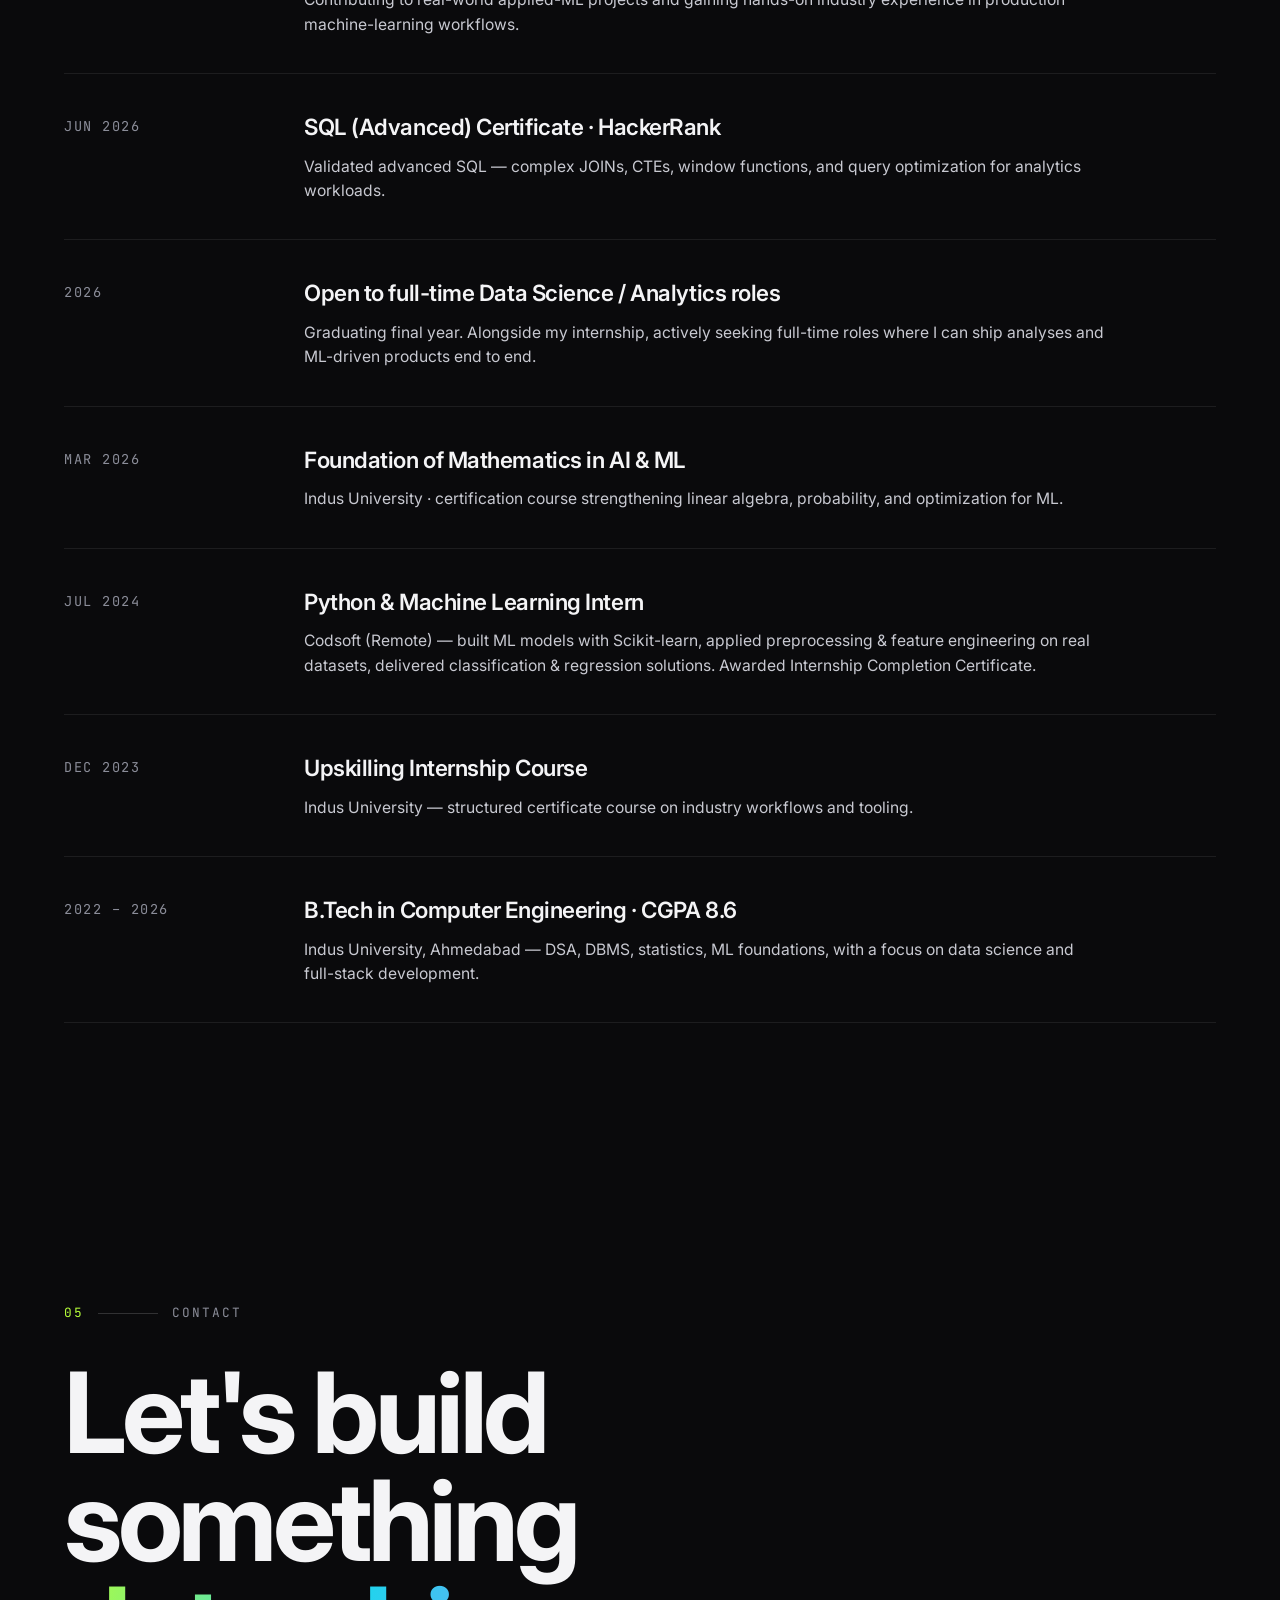
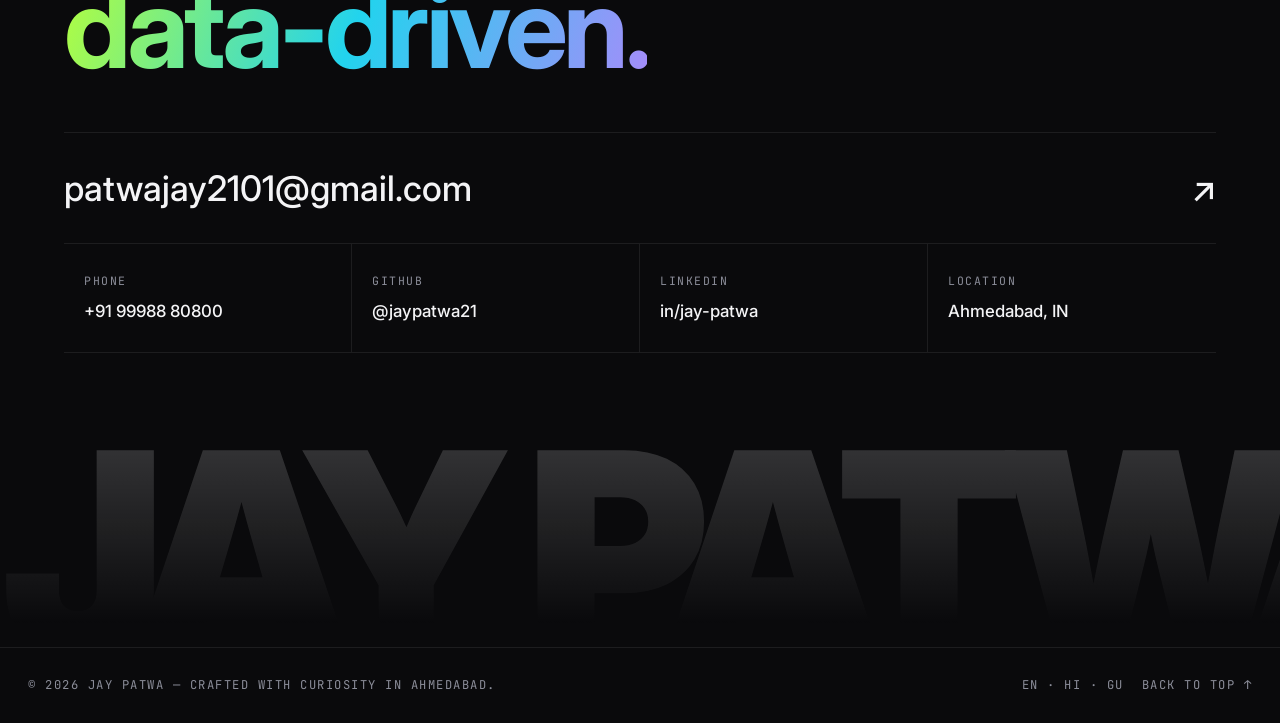
==== commit 5a3c1fda: "Update portfolio: Unada Labs internship, new cert & highlighted CV button - Add AI/ML Intern at Unad" ====
--- a/index.html
+++ b/index.html
@@ -121,15 +121,17 @@
           </span>
           <span class="btn-arrow">↗</span>
         </a>
-        <a href="Jay_CV.pdf" target="_blank" class="link-underline" data-cursor="open">
-          Download résumé (PDF)
+        <a href="Jay_CV.pdf" target="_blank" class="btn-resume" data-cursor="open">
+          <svg viewBox="0 0 24 24" fill="none" stroke="currentColor" stroke-width="1.9" stroke-linecap="round" stroke-linejoin="round"><path d="M12 3v12"/><path d="M8 11l4 4 4-4"/><path d="M4 17v2a2 2 0 0 0 2 2h12a2 2 0 0 0 2-2v-2"/></svg>
+          <span>Download CV</span>
+          <span class="resume-tag">PDF</span>
         </a>
       </div>
 
       <div class="hero-stats">
         <div><b>4+</b><span>Major Projects</span></div>
         <div><b>10K+</b><span>Rows Analyzed</span></div>
-        <div><b>3</b><span>Certifications</span></div>
+        <div><b>4</b><span>Certifications</span></div>
         <div><b>8.6</b><span>CGPA</span></div>
       </div>
     </div>
@@ -171,6 +173,8 @@
   <div class="marquee-track">
     <span>Python</span><i>✦</i>
     <span>Scikit-learn</span><i>✦</i>
+    <span>Diffusion Models</span><i>✦</i>
+    <span>ComfyUI</span><i>✦</i>
     <span>Pandas</span><i>✦</i>
     <span>NumPy</span><i>✦</i>
     <span>Power BI</span><i>✦</i>
@@ -184,6 +188,8 @@
 
     <span>Python</span><i>✦</i>
     <span>Scikit-learn</span><i>✦</i>
+    <span>Diffusion Models</span><i>✦</i>
+    <span>ComfyUI</span><i>✦</i>
     <span>Pandas</span><i>✦</i>
     <span>NumPy</span><i>✦</i>
     <span>Power BI</span><i>✦</i>
@@ -242,7 +248,7 @@
 
       <div class="bento-card wide reveal">
         <div class="bc-label">Currently</div>
-        <h4>Looking for a <span class="grad-text">data science / analytics</span> internship or entry-level role for 2026.</h4>
+        <h4>AI/ML Intern at <span class="grad-text">Unada Labs</span> — open to full-time data science / analytics roles for 2026.</h4>
         <a href="#contact" class="bc-cta" data-cursor="link">Talk to me →</a>
       </div>
 
@@ -533,10 +539,24 @@
 
     <ol class="timeline">
       <li class="t-row reveal">
-        <span class="t-when">2026 ·  Now</span>
+        <span class="t-when">Jun 2026 · Now</span>
         <div class="t-body">
-          <h3>Open to Data Science / Analytics opportunities</h3>
-          <p>Wrapping up final year. Actively seeking full-time roles or internships where I can ship analyses and ML-driven products end to end.</p>
+          <h3>AI/ML Intern · Unada Labs</h3>
+          <p>Ahmedabad — 6-month AI/ML internship working on diffusion models and ComfyUI-based pipelines. Contributing to real-world applied-ML projects and gaining hands-on industry experience in production machine-learning workflows.</p>
+        </div>
+      </li>
+      <li class="t-row reveal">
+        <span class="t-when">Jun 2026</span>
+        <div class="t-body">
+          <h3>SQL (Advanced) Certificate · HackerRank</h3>
+          <p>Validated advanced SQL — complex JOINs, CTEs, window functions, and query optimization for analytics workloads.</p>
+        </div>
+      </li>
+      <li class="t-row reveal">
+        <span class="t-when">2026</span>
+        <div class="t-body">
+          <h3>Open to full-time Data Science / Analytics roles</h3>
+          <p>Graduating final year. Alongside my internship, actively seeking full-time roles where I can ship analyses and ML-driven products end to end.</p>
         </div>
       </li>
       <li class="t-row reveal">
--- a/styles.css
+++ b/styles.css
@@ -544,6 +544,65 @@
 }
 .link-underline:hover{ color: var(--ink); }
 .link-underline:hover::after{ transform: scaleX(1); }
+
+/* Highlighted résumé button */
+.btn-resume{
+  position:relative;
+  display:inline-flex; align-items:center; gap: 11px;
+  padding: 16px 24px;
+  border-radius: 999px;
+  font-weight: 600;
+  font-size: .95rem;
+  letter-spacing: -.01em;
+  color: var(--acc);
+  border: 1px solid rgba(182,255,58,.5);
+  background: rgba(182,255,58,.07);
+  isolation: isolate;
+  overflow: hidden;
+  transition: color .35s var(--ease), border-color .35s var(--ease),
+              transform .35s var(--ease), box-shadow .35s var(--ease);
+  animation: resume-pulse 2.8s ease-in-out 2.6s infinite;
+}
+.btn-resume::before{
+  content:''; position:absolute; inset:0; z-index:-1;
+  background: var(--acc);
+  border-radius: 999px;
+  transform: translateY(101%);
+  transition: transform .45s var(--ease-out);
+}
+.btn-resume svg{
+  width: 17px; height: 17px;
+  transition: transform .35s var(--ease-out);
+}
+.resume-tag{
+  font-family: 'JetBrains Mono', monospace;
+  font-size: .6rem; font-weight: 700;
+  letter-spacing: .1em;
+  padding: 3px 7px; border-radius: 6px;
+  background: rgba(182,255,58,.16);
+  color: var(--acc);
+  transition: background .35s var(--ease), color .35s var(--ease);
+}
+.btn-resume:hover{
+  color: var(--bg);
+  border-color: var(--acc);
+  transform: translateY(-2px);
+  box-shadow: 0 16px 42px -12px rgba(182,255,58,.55);
+  animation: none;
+}
+.btn-resume:hover::before{ transform: translateY(0); }
+.btn-resume:hover svg{ transform: translateY(2px); }
+.btn-resume:hover .resume-tag{
+  background: rgba(10,10,12,.22);
+  color: var(--bg);
+}
+@keyframes resume-pulse{
+  0%, 100%{ box-shadow: 0 0 0 0 rgba(182,255,58,0); }
+  50%{ box-shadow: 0 0 24px -2px rgba(182,255,58,.4); }
+}
+@media (prefers-reduced-motion: reduce){
+  .btn-resume{ animation: none; }
+}
 
 .hero-stats{
   display:flex; gap: 48px;
@@ -1386,6 +1445,7 @@
   .hero-sub{ max-width: none; }
   .hero-actions{ flex-direction: column; align-items: flex-start; gap: 16px; }
   .btn-magnetic{ width: 100%; justify-content: center; }
+  .btn-resume{ width: 100%; justify-content: center; }
   .portrait{ max-width: 300px; }
   .quote-card{ max-width: 100%; }
 
